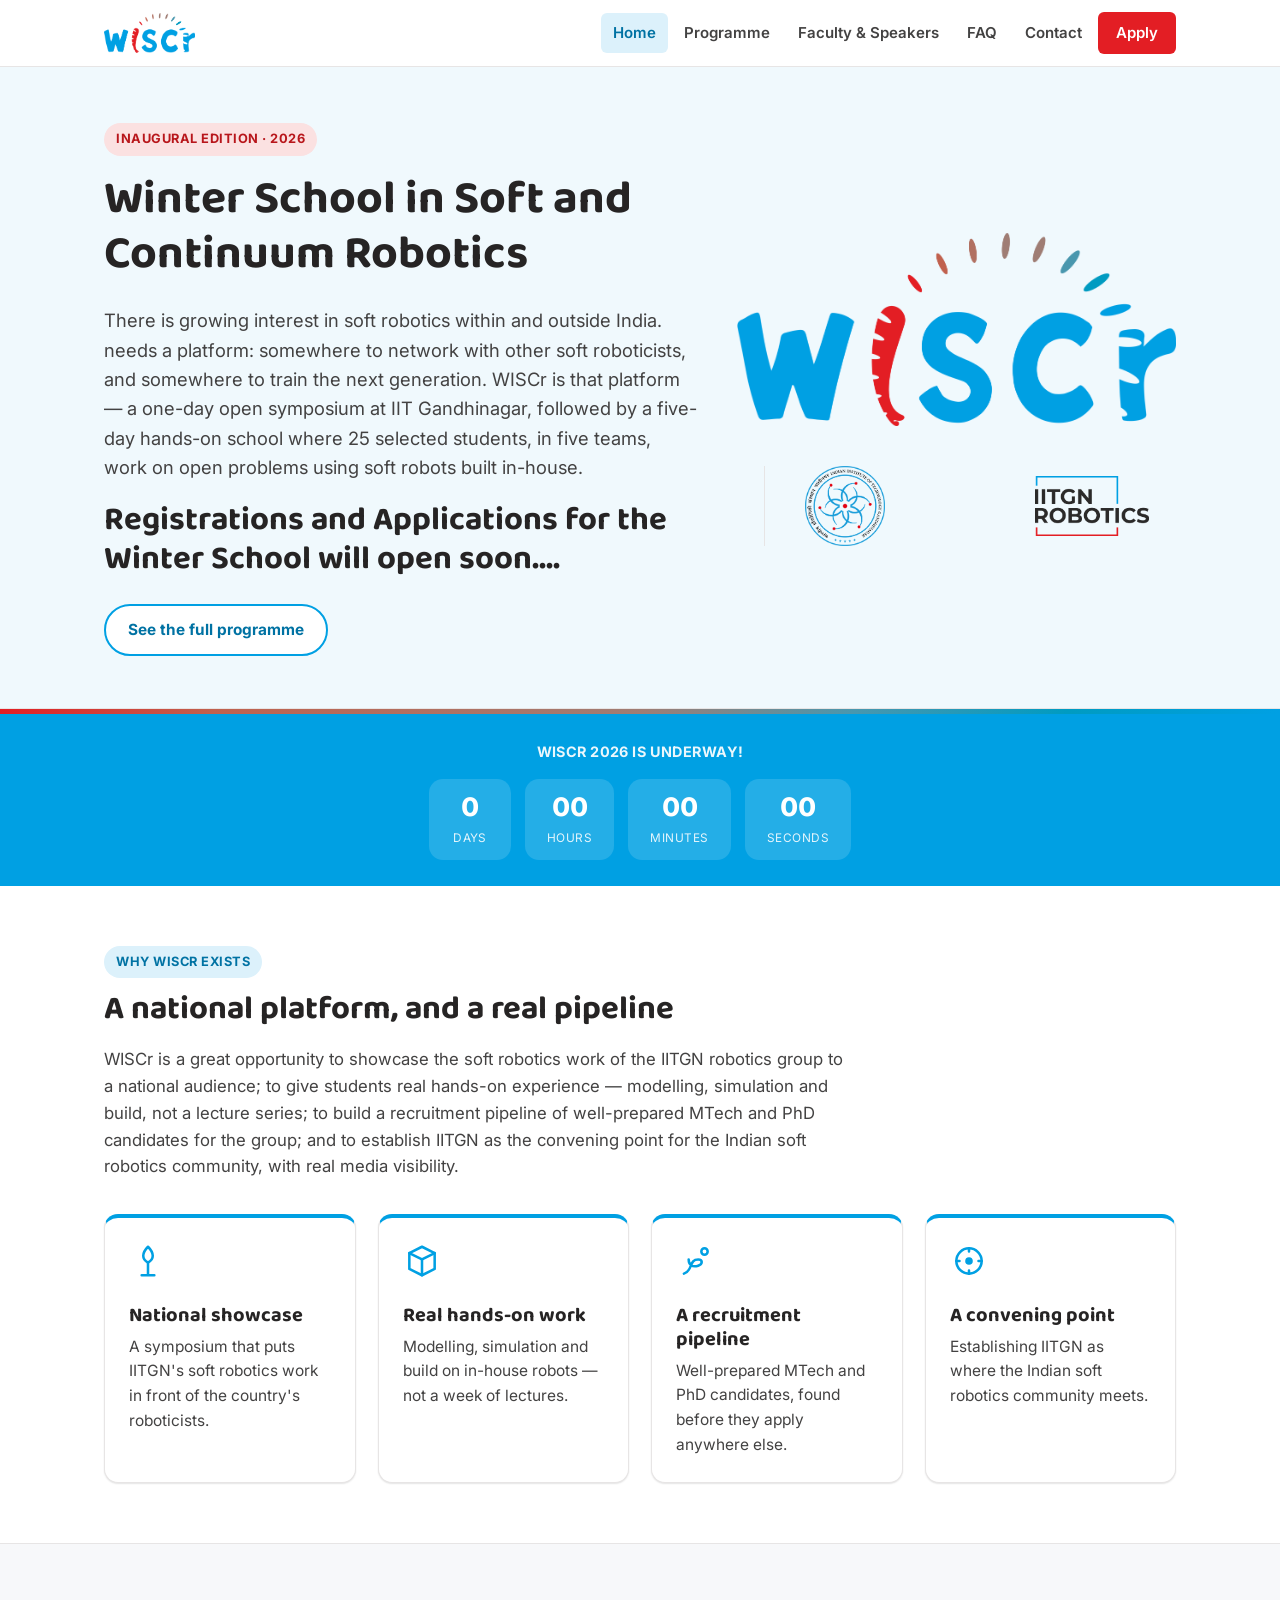
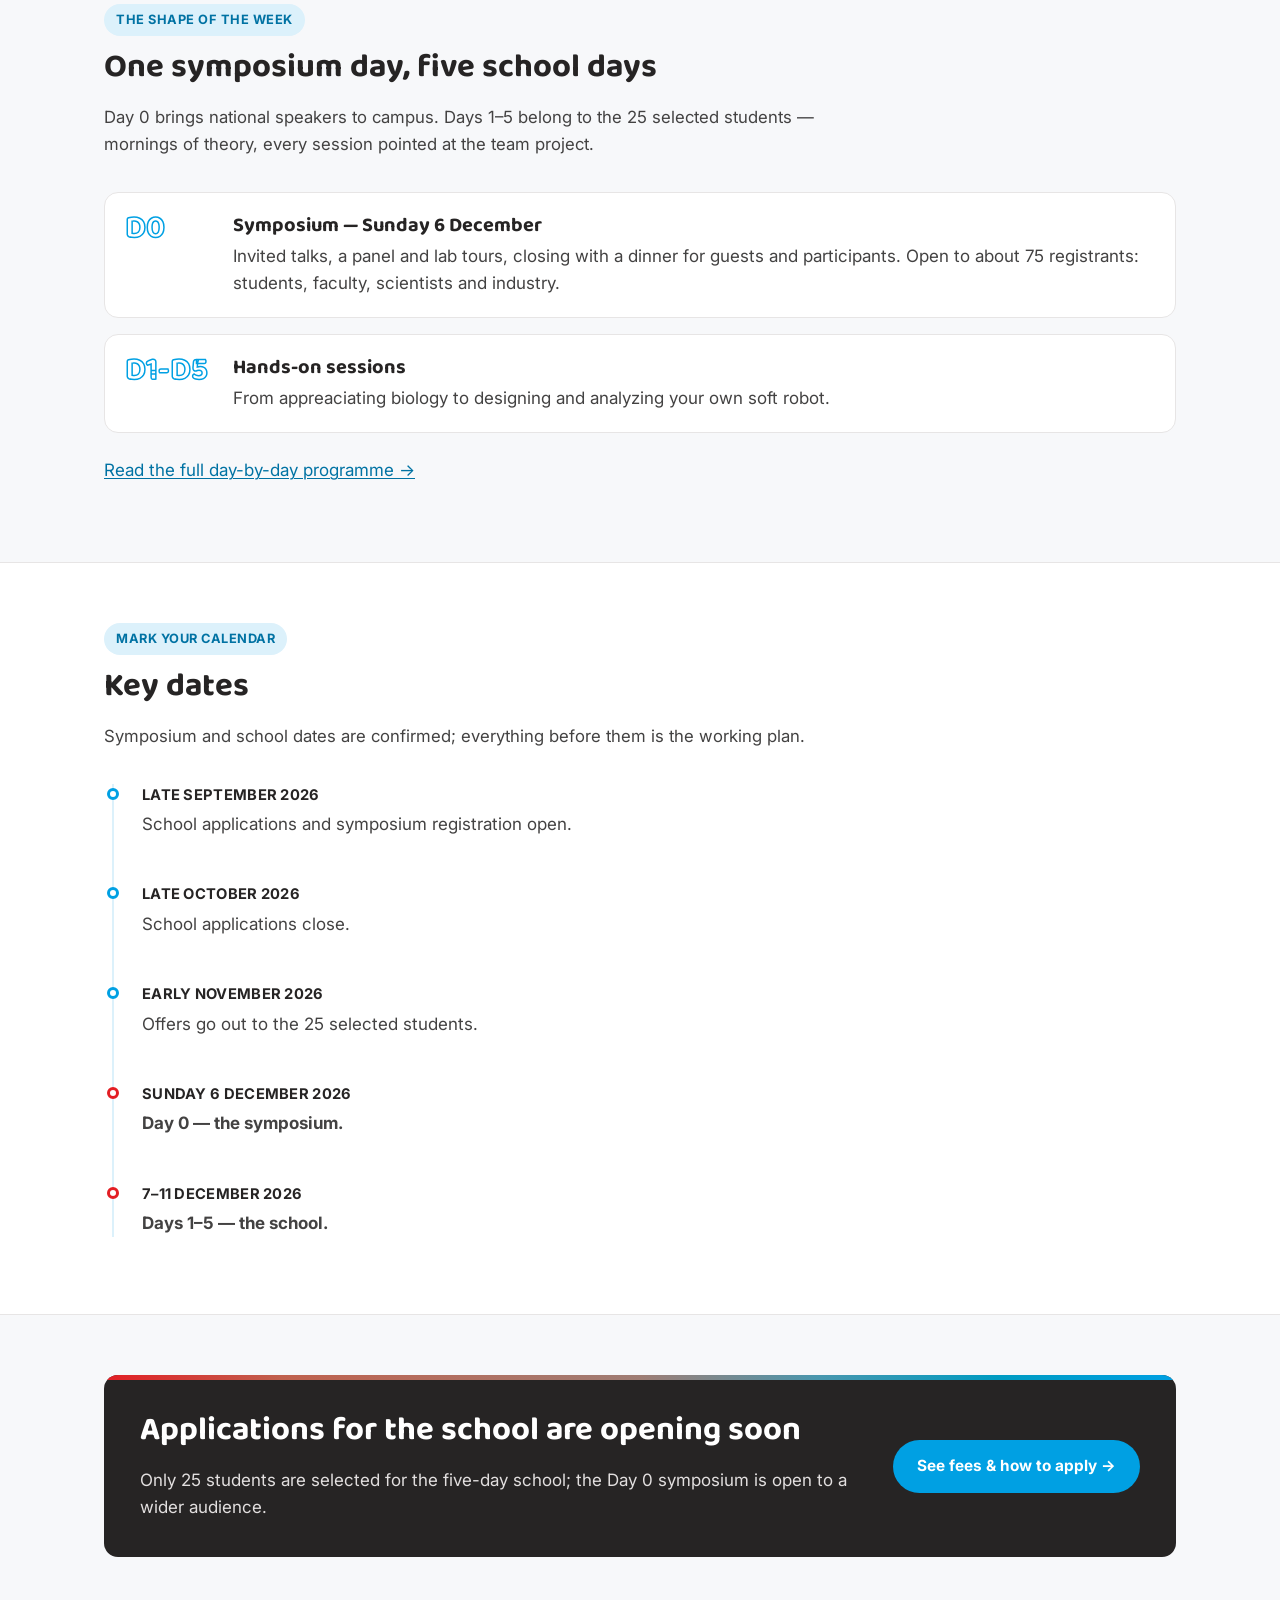
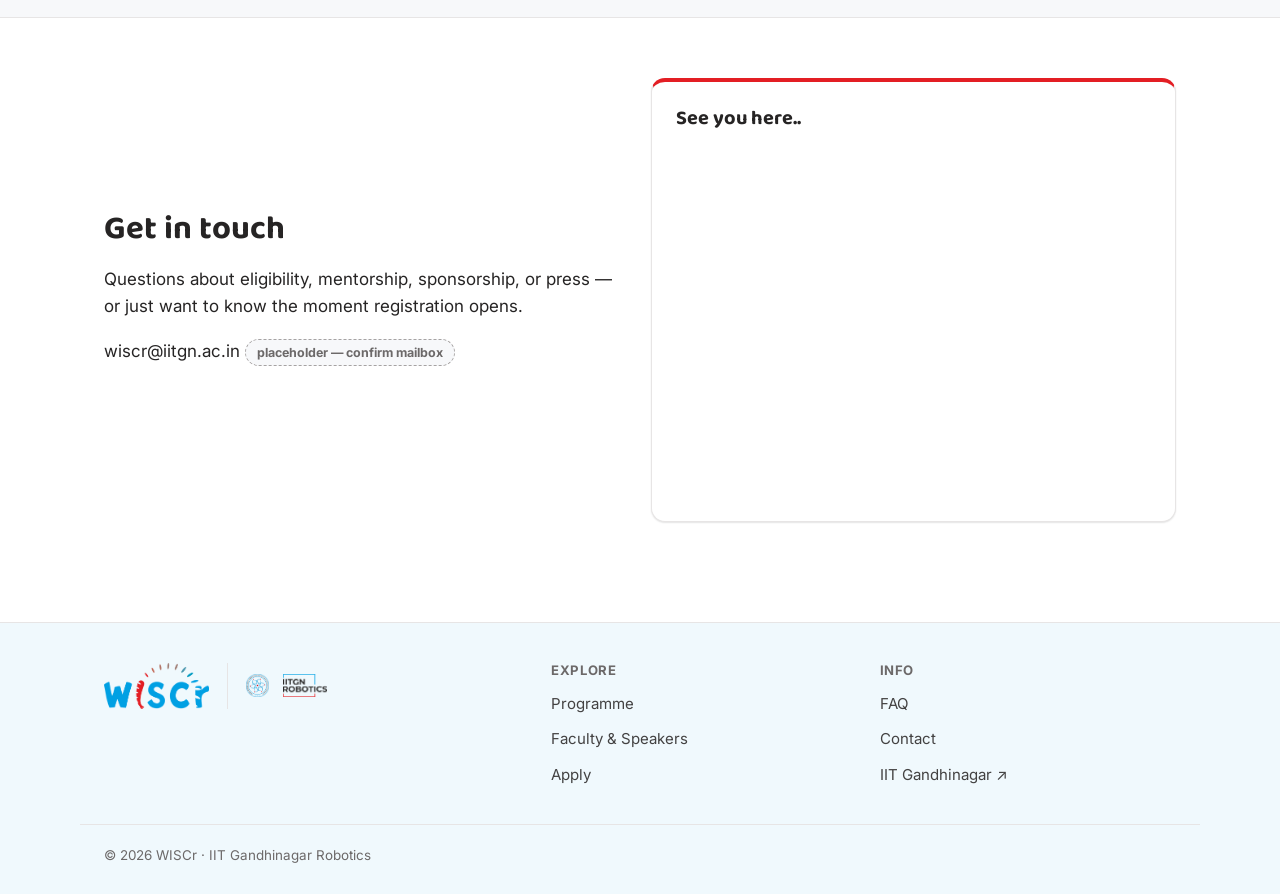
==== index.html @ 0b5d3887 "First WISCr site" ====
<!DOCTYPE html>
<html lang="en">
<head>
  <meta charset="UTF-8">
  <meta name="viewport" content="width=device-width, initial-scale=1.0">
  <title>WISCr — IITGN Robotics</title>
  <meta name="description" content="WISCr 2026 is IIT Gandhinagar's inaugural Winter School in Soft & Continuum Robotics — a one-day national symposium (6 Dec) followed by a five-day hands-on school (7–11 Dec) for select students.">
  <meta name="robots" content="noindex, nofollow">
  <link rel="icon" href="assets/favicon.svg" type="image/svg+xml">
  <link rel="preconnect" href="https://fonts.googleapis.com">
  <link rel="preconnect" href="https://fonts.gstatic.com" crossorigin>
  <link href="https://fonts.googleapis.com/css2?family=Baloo+2:wght@500;600;700;800&family=Inter:wght@400;500;600;700&display=swap" rel="stylesheet">
  <link rel="stylesheet" href="css/style.css">
</head>
<body>
  <a class="skip-link" href="#main">Skip to content</a>

  <header class="site-header">
    <!--<div class="draft-banner"><strong>Draft site — internal preview.</strong> Faculty, speakers and a few logistics below are still being finalised. Not yet public.</div>-->
    <nav class="nav-bar" aria-label="Primary">
      <a class="brand" href="index.html">
        <img class="brand-mark" src="assets/logos/wiscr-logo-color.png" alt="WISCr — Winter School in Soft & Continuum Robotics" width="91" height="40">
       <!--<span class="brand-text">
          <span class="sub">Winter School in Soft &amp; Continuum Robotics</span>
        </span>
        <img class="brand-mark" src="assets\logos\iitgn-robotics-logo.png" alt="IITGN Robotics" width="91" height=auto>
        <img class="brand-mark1" src="assets\logos\iitgn-logo.png" alt="IITGN" width="91" height=auto>-->
      </a>
      <button class="nav-toggle" aria-label="Toggle navigation" aria-expanded="false">
        <svg viewBox="0 0 24 24" fill="none" stroke="currentColor" stroke-width="2"><path d="M3 6h18M3 12h18M3 18h18"/></svg>
      </button>
      <ul class="nav-links">
        <li><a href="index.html">Home</a></li>
        <li><a href="programme.html">Programme</a></li>
        <li><a href="faculty.html">Faculty &amp; Speakers</a></li>
        <li><a href="faq.html">FAQ</a></li>
        <li><a href="index.html#contact">Contact</a></li>
        <li><a class="nav-cta" href="apply.html">Apply</a></li>
      </ul>
    </nav>
  </header>

  <main id="main">
    <!-- Hero -->
    <section class="hero">
      <div class="container hero-grid">
        <div>
          <span class="eyebrow eyebrow--red">Inaugural edition · 2026</span>
          <h1>Winter School in Soft and Continuum Robotics</h1>
          <p class="lede">
            There is growing interest in soft robotics within and outside India.  needs a platform: somewhere to
            network with other soft roboticists, and somewhere to train the
            next generation. WISCr is that platform — a one-day open
            symposium at IIT Gandhinagar, followed by a five-day hands-on
            school where 25 selected students, in five teams, work on open
            problems using soft robots built in-house.
          </p>
          <h2>Registrations and Applications for the Winter School will open soon....</h2>
          <div class="hero-actions">
            <!--<a class="btn btn-primary" href="apply.html">Apply for the school</a>-->
            <a class="btn btn-secondary" href="programme.html">See the full programme</a>
          </div>
        </div>
        <div class="brand-cluster">
          <img class="wiscr-mark" src="assets/logos/wiscr-logo-color.png" alt="WISCr — Winter School in Soft & Continuum Robotics" width="456" height="200">
          <span class="brand-cluster-divider" aria-hidden="true"></span>
          <div class="partner-marks">
            <img class="partner-mark" src="assets/logos/iitgn-logo.png" alt="IIT Gandhinagar" width="50" height="50">
            <img class="partner-mark2" src="assets/logos/iitgn-robotics-logo.png" alt="IITGN Robotics" width="95" height="50">
          </div>
        </div>
      </div>
    </section>
    <div class="sunburst-rule"></div>

    <!-- Countdown -->
    <section class="countdown-banner">
      <div class="container">
        <p class="countdown-label">Countdown to WISCr 2026 — Day 0 Symposium, 6 December</p>
        <div class="countdown" id="countdown" data-target="2026-12-06T00:00:00+05:30">
          <div class="countdown-tile"><span class="countdown-value" data-unit="days">00</span><span class="countdown-unit">Days</span></div>
          <div class="countdown-tile"><span class="countdown-value" data-unit="hours">00</span><span class="countdown-unit">Hours</span></div>
          <div class="countdown-tile"><span class="countdown-value" data-unit="minutes">00</span><span class="countdown-unit">Minutes</span></div>
          <div class="countdown-tile"><span class="countdown-value" data-unit="seconds">00</span><span class="countdown-unit">Seconds</span></div>
        </div>
      </div>
    </section>

    <!-- Why -->
    <section class="section">
      <div class="container">
        <div class="section-head">
          <span class="eyebrow">Why WISCr exists</span>
          <h2>A national platform, and a real pipeline</h2>
          <p>
            WISCr is a great opportunity to showcase the soft robotics work
            of the IITGN robotics group to a national audience; to give
            students real hands-on experience — modelling, simulation and
            build, not a lecture series; to build a recruitment pipeline of
            well-prepared MTech and PhD candidates for the group; and to
            establish IITGN as the convening point for the Indian soft
            robotics community, with real media visibility.
          </p>
        </div>
        <div class="grid grid-4">
          <div class="card card--pillar">
            <svg class="icon" viewBox="0 0 24 24" fill="none" stroke="currentColor" stroke-width="1.6" stroke-linecap="round" stroke-linejoin="round">
              <path d="M12 3c-4 4-4 8 0 10 4-2 4-6 0-10z"/>
              <path d="M12 13v8M8 21h8"/>
            </svg>
            <h3>National showcase</h3>
            <p>A symposium that puts IITGN's soft robotics work in front of the country's roboticists.</p>
          </div>
          <div class="card card--pillar">
            <svg class="icon" viewBox="0 0 24 24" fill="none" stroke="currentColor" stroke-width="1.6" stroke-linecap="round" stroke-linejoin="round">
              <path d="M4 7l8-4 8 4-8 4-8-4z"/>
              <path d="M4 7v10l8 4 8-4V7"/>
              <path d="M12 11v10"/>
            </svg>
            <h3>Real hands-on work</h3>
            <p>Modelling, simulation and build on in-house robots — not a week of lectures.</p>
          </div>
          <div class="card card--pillar">
            <svg class="icon" viewBox="0 0 24 24" fill="none" stroke="currentColor" stroke-width="1.6" stroke-linecap="round" stroke-linejoin="round">
              <path d="M5 20c6-2 3-9 9-9 3 0 3 3 0 4-4 1.3-6-1-6-4"/>
              <circle cx="18" cy="6" r="2"/>
            </svg>
            <h3>A recruitment pipeline</h3>
            <p>Well-prepared MTech and PhD candidates, found before they apply anywhere else.</p>
          </div>
          <div class="card card--pillar">
            <svg class="icon" viewBox="0 0 24 24" fill="none" stroke="currentColor" stroke-width="1.6" stroke-linecap="round" stroke-linejoin="round">
              <circle cx="12" cy="12" r="8"/>
              <circle cx="12" cy="12" r="2.4" fill="currentColor" stroke="none"/>
              <path d="M12 4v2M12 18v2M4 12h2M18 12h2"/>
            </svg>
            <h3>A convening point</h3>
            <p>Establishing IITGN as where the Indian soft robotics community meets.</p>
          </div>
        </div>
      </div>
    </section>

    <!-- Programme shape -->
    <section class="section section--alt">
      <div class="container">
        <div class="section-head">
          <span class="eyebrow">The shape of the week</span>
          <h2>One symposium day, five school days</h2>
          <p>Day 0 brings national speakers to campus. Days 1–5 belong to the 25 selected students — mornings of theory, every session pointed at the team project.</p>
        </div>
        <div class="day-list">
          <div class="day-item">
            <div class="day-num">D0</div>
            <div>
              <h3>Symposium — Sunday 6 December</h3>
              <p>Invited talks, a panel and lab tours, closing with a dinner for guests and participants. Open to about 75 registrants: students, faculty, scientists and industry.</p>
            </div>
          </div>
          <div class="day-item">
            <div class="day-num">D1-D5</div>
            <div>
              <h3>Hands-on sessions</h3>
              <p>From appreaciating biology to designing and analyzing your own soft robot.</p>
            </div>
          </div>
          <!--<div class="day-item">
            <div class="day-num">Mon</div>
            <div>
              <h3>Why soft robots</h3>
              <p>Bio-inspiration and embodiment; tinkering with in-house robots; ROS and SOFA setup.</p>
            </div>
          </div>
          <div class="day-item">
            <div class="day-num">Tue</div>
            <div>
              <h3>Geometry for soft robots</h3>
              <p>Arcs, curves, frames; a survey of current solutions; project design and BoM.</p>
            </div>
          </div>
          <div class="day-item">
            <div class="day-num">Wed</div>
            <div>
              <h3>Sensing and estimation</h3>
              <p>Methods planning; applying geometry and kinematics to the team project.</p>
            </div>
          </div>
          <div class="day-item">
            <div class="day-num">Thu</div>
            <div>
              <h3>Mechanics overview</h3>
              <p>PCC kinematics and statics, worked problems; applying control in SOFA.</p>
            </div>
          </div>
          <div class="day-item">
            <div class="day-num">Fri</div>
            <div>
              <h3>Kinematic control</h3>
              <p>Project work; project demonstration and review.</p>
            </div>
          </div>-->
        </div>
        <p style="margin-top:24px;"><a href="programme.html">Read the full day-by-day programme →</a></p>
      </div>
    </section>

    <!-- Key dates -->
    <section class="section">
      <div class="container">
        <div class="section-head">
          <span class="eyebrow">Mark your calendar</span>
          <h2>Key dates</h2>
          <p>Symposium and school dates are confirmed; everything before them is the working plan.</p>
        </div>
        <div class="timeline">
          <div class="timeline-item">
            <div class="when">Late September 2026</div>
            <p>School applications and symposium registration open.</p>
          </div>
          <div class="timeline-item">
            <div class="when">Late October 2026</div>
            <p>School applications close.</p>
          </div>
          <div class="timeline-item">
            <div class="when">Early November 2026</div>
            <p>Offers go out to the 25 selected students.</p>
          </div>
          <div class="timeline-item is-key">
            <div class="when">Sunday 6 December 2026</div>
            <p><strong>Day 0 — the symposium.</strong></p>
          </div>
          <div class="timeline-item is-key">
            <div class="when">7–11 December 2026</div>
            <p><strong>Days 1–5 — the school.</strong></p>
          </div>
        </div>
        <!--<p style="margin-top:24px;"><a href="apply.html">See the full timeline &amp; how to apply →</a></p>-->
      </div>
    </section>

    <!-- Team projects teaser -->
    <!--<section class="section section--alt">
      <div class="container">
        <div class="section-head">
          <span class="eyebrow">The capstone</span>
          <h2>Five teams, open problems, real robots</h2>
          <p>Each team works an open problem on a soft robot already built in-house at IITGN — design thinking, technical writing and communication run through the whole week, closing with a reflection session every day.</p>
        </div>
        <div class="grid grid-3">
          <div class="sprint-card">
            <span class="sprint-number">Tuesday</span>
            <h3>Design and BoM</h3>
            <p>Teams survey current solutions and turn their open problem into a project design with a bill of materials.</p>
          </div>
          <div class="sprint-card">
            <span class="sprint-number">Wed – Thu</span>
            <h3>Geometry, sensing, control</h3>
            <p>Apply the week's theory — kinematics, sensing and estimation, PCC statics, control in SOFA — directly to the project.</p>
          </div>
          <div class="sprint-card">
            <span class="sprint-number">Friday</span>
            <h3>Demonstration and review</h3>
            <p>Project work closes with a demonstration and review in front of the school.</p>
          </div>
        </div>
        <p style="margin-top:24px;"><a href="sprints.html">More on how team projects work →</a></p>
      </div>
    </section>-->

    <!-- Outreach -->
    <!--<section class="section">
      <div class="container grid grid-2" style="align-items:center;">
        <div>
          <span class="eyebrow">Broader impact</span>
          <h2>Media visibility, not just a workshop</h2>
          <p>
            WISCr is built to put IITGN on the map as the convening point for
            soft robotics in India — a national symposium with real speakers,
            a lab open house, and coverage that carries past closing day.
          </p>
          <p>
            Every participant leaves on a standing pipeline list, feeding
            well-prepared candidates into the group's MTech and PhD
            programmes.
          </p>
        </div>
        <div class="card" style="border-top:4px solid var(--red-600);">
          <h3>What Day 0 brings</h3>
          <ul style="margin:0; padding-left:1.1em; color:var(--ink-700);">
            <li>Invited talks from national soft robotics voices</li>
            <li>A panel discussion, open to all registrants</li>
            <li>Lab tours of IITGN's soft robotics work</li>
            <li>A closing dinner for guests and participants</li>
          </ul>
        </div>
      </div>
    </section>-->

    <!-- CTA -->
    <section class="section section--alt">
      <div class="container">
        <div class="callout">
          <div>
            <h2>Applications for the school are opening soon</h2>
            <p>Only 25 students are selected for the five-day school; the Day 0 symposium is open to a wider audience.</p>
          </div>
          <a class="btn btn-blue" href="apply.html">See fees &amp; how to apply →</a>
        </div>
      </div>
    </section>

    <!-- Contact -->
    <section class="section" id="contact">
      <div class="container grid grid-2" style="align-items:center;">
        <div>
          <!--<span class="eyebrow">Contact</span>-->
          <h2>Get in touch</h2>
          <p>
            Questions about eligibility, mentorship, sponsorship, or press — or just want to know the moment registration opens.
          </p>

          <p>wiscr@iitgn.ac.in <span class="tag tag--tbd">placeholder — confirm mailbox</span></p>
        </div>
        <div class="card" style="border-top:4px solid var(--red-600);">
          <h3>See you here..</h3>
          <iframe src="https://www.google.com/maps/embed?pb=!1m18!1m12!1m3!1d29335.36252919105!2d72.68597759999999!3d23.2095744!2m3!1f0!2f0!3f0!3m2!1i1024!2i768!4f13.1!3m3!1m2!1s0x395c2adec1f16d8d%3A0xdc447b8706689bc3!2sIndian%20Institute%20Of%20Technology%20Gandhinagar%20(IIT%20Gandhinagar)!5e0!3m2!1sen!2sin!4v1790585251207!5m2!1sen!2sin" width="400" height="350"" style="border:0;" allowfullscreen="" loading="lazy" referrerpolicy="strict-origin-when-cross-origin"></iframe>
        </div>
      </div>
    </section>

  </main>

  <footer class="site-footer">
    <div class="container footer-grid">
      <div>
        <div class="brand-cluster brand-cluster--footer">
          <img class="wiscr-mark" src="assets/logos/wiscr-logo-color.png" alt="WISCr" width="105" height="46">
          <span class="brand-cluster-divider" aria-hidden="true"></span>
          <div class="partner-marks">
            <img class="partner-mark" src="assets/logos/iitgn-logo.png" alt="IIT Gandhinagar" width="23" height="23">
            <img class="partner-mark" src="assets/logos/iitgn-robotics-logo.png" alt="IITGN Robotics" width="44" height="23">
          </div>
        </div>
<!--<p style="color:var(--ink-700); font-size:0.94rem; max-width:38ch;">
          Winter School in Soft &amp; Continuum Robotics — an inaugural
          national symposium and hands-on winter school hosted by the
          Robotics group at IIT Gandhinagar.
        </p>-->
      </div>
      <div>
        <h4>Explore</h4>
        <ul>
          <li><a href="programme.html">Programme</a></li>
          <li><a href="faculty.html">Faculty &amp; Speakers</a></li>
          <li><a href="apply.html">Apply</a></li>
        </ul>
      </div>
      <div>
        <h4>Info</h4>
        <ul>
          <li><a href="faq.html">FAQ</a></li>
          <li><a href="index.html#contact">Contact</a></li>
          <li><a href="https://iitgn.ac.in" target="_blank" rel="noopener">IIT Gandhinagar ↗</a></li>
        </ul>
      </div>
    </div>
    <div class="footer-bottom">
      <span>© <span id="year">2026</span> WISCr · IIT Gandhinagar Robotics</span>
    </div>
  </footer>

  <script src="js/main.js"></script>
</body>
</html>
---- css/style.css ----
/* ============================================================
   WISCr — Winter School in Soft & Continuum Robotics
   Shared stylesheet. Brand palette + Chelsy display font.
   ============================================================ */

@font-face {
  font-family: "Chelsy";
  src: url("../assets/fonts/Chelsy.otf") format("opentype"),
       url("../assets/fonts/Chelsy.ttf") format("truetype");
  font-weight: normal;
  font-style: normal;
  font-display: swap;
}

:root {
  /* Brand colours — sampled from the official logo files */
  --blue-700: #0072a3;   /* hover / pressed */
  --blue-600: #00a0e3;   /* primary brand blue */
  --blue-100: #dcf1fb;   /* light tint, section backgrounds */
  --blue-50:  #f0f9fd;

  --red-700: #b8161b;    /* hover / pressed */
  --red-600: #e31e24;    /* primary brand red */
  --red-100: #fbe1e1;
  --red-50:  #fdf1f1;

  /* Sunburst gradient sampled from the logo's rays: red -> warm neutrals -> teal -> blue */
  --sunburst: linear-gradient(90deg, #e31e24, #c0614e, #b17061, #9f7d74, #4997ae, #009bc1, #00a0e3);

  --ink-900: #262424;
  --ink-700: #434242;    /* brand "dark" swatch (C0 M0 Y0 K100 as printed) */
  --ink-500: #6c6969;
  --ink-300: #a6a3a3;
  --ink-100: #e2dfdf;

  --paper:      #ffffff;
  --paper-alt:  #f7f8fa;
  --paper-line: #e7e5e5;

  --radius-sm: 6px;
  --radius-md: 14px;

  --content-width: 1120px;
  --content-narrow: 760px;

  --shadow-sm: 0 1px 2px rgba(38, 36, 36, 0.07), 0 1px 1px rgba(38, 36, 36, 0.05);
  --shadow-md: 0 8px 24px rgba(38, 36, 36, 0.10);
}

/* ---------- Reset ---------- */
*, *::before, *::after { box-sizing: border-box; }
html { scroll-behavior: smooth; }
body {
  margin: 0;
  background: var(--paper);
  color: var(--ink-900);
  font-family: "Inter", -apple-system, BlinkMacSystemFont, "Segoe UI", Roboto, Helvetica, Arial, sans-serif;
  font-size: 17px;
  line-height: 1.6;
  -webkit-font-smoothing: antialiased;
}
img { max-width: 100%; display: block; }
a { color: var(--blue-700); text-decoration-thickness: 1px; text-underline-offset: 2px; }
a:hover { color: var(--red-600); }
h1, h2, h3, h4 {
  font-family: "Baloo 2", "Inter", sans-serif;
  font-weight: 700;
  line-height: 1.2;
  color: var(--ink-900);
  margin: 0 0 0.5em;
}
h1 { font-size: clamp(2.1rem, 4.2vw, 2.9rem); }
h2 { font-size: clamp(1.5rem, 3vw, 2.05rem); }
h3 { font-size: 1.25rem; }
p { margin: 0 0 1em; }
ul, ol { margin: 0 0 1em; padding-left: 1.25em; }
table { border-collapse: collapse; width: 100%; }
code, kbd { font-family: "IBM Plex Mono", ui-monospace, monospace; font-size: 0.92em; }

/* Display font — used sparingly for the wordmark feel: hero eyebrow tags, big stat numbers */
.display {
  font-family: "Chelsy", "Baloo 2", sans-serif;
  font-weight: normal;
  letter-spacing: 0.01em;
}

.container {
  max-width: var(--content-width);
  margin: 0 auto;
  padding: 0 24px;
}
.container--narrow {
  max-width: var(--content-narrow);
  margin: 0 auto;
  padding: 0 24px;
}

.visually-hidden {
  position: absolute; width: 1px; height: 1px; overflow: hidden;
  clip: rect(0 0 0 0); white-space: nowrap;
}

/* ---------- Skip link ---------- */
.skip-link {
  position: absolute; left: 8px; top: -48px;
  background: var(--ink-900); color: #fff;
  padding: 10px 16px; border-radius: var(--radius-sm);
  z-index: 200; transition: top 0.15s ease;
}
.skip-link:focus { top: 8px; }

/* ---------- Sunburst rule ---------- */
.sunburst-rule {
  height: 5px;
  background: var(--sunburst);
}

/* ---------- Draft banner ---------- */
.draft-banner {
  background: var(--red-50);
  color: var(--red-700);
  border-bottom: 1px solid var(--red-100);
  font-size: 0.88rem;
  text-align: center;
  padding: 8px 24px;
}
.draft-banner strong { color: var(--ink-900); }

/* ---------- Header / Nav ---------- */
.site-header {
  border-bottom: 1px solid var(--paper-line);
  background: var(--paper);
  position: sticky;
  top: 0;
  z-index: 100;
}
.nav-bar {
  display: flex;
  align-items: center;
  justify-content: space-between;
  padding: 12px 24px;
  max-width: var(--content-width);
  margin: 0 auto;
  gap: 16px;
}
.brand {
  display: flex;
  align-items: center;
  gap: 100px;
  text-decoration: none;
  color: var(--ink-900);
}
.brand:hover { color: var(--ink-900); }
.brand-mark {
  height: 40px;
  width: auto;
  flex: none;
}
.brand-mark1 {
  height: 50px;
  width: auto;
  flex: none;
}
.brand-text {
  display: flex;
  flex-direction: column;
  line-height: 1.1;
}
.brand-text .sub {
  font-size: 0.72rem;
  letter-spacing: 0.01em;
  color: var(--ink-500);
  max-width: 22ch;
}

.nav-toggle {
  display: none;
  background: none;
  border: 1px solid var(--paper-line);
  border-radius: var(--radius-sm);
  padding: 8px 10px;
  cursor: pointer;
  color: var(--ink-900);
}
.nav-toggle svg { display: block; width: 20px; height: 20px; }

.nav-links {
  display: flex;
  align-items: center;
  gap: 4px;
  list-style: none;
  margin: 0;
  padding: 0;
  flex-wrap: wrap;
}
.nav-links a {
  display: inline-block;
  padding: 8px 12px;
  border-radius: var(--radius-sm);
  color: var(--ink-700);
  text-decoration: none;
  font-size: 0.94rem;
  font-weight: 600;
}
.nav-links a:hover { background: var(--blue-50); color: var(--blue-700); }
.nav-links a[aria-current="page"] {
  color: var(--blue-700);
  background: var(--blue-100);
}
.nav-cta {
  background: var(--red-600) !important;
  color: #fff !important;
  padding: 9px 18px !important;
}
.nav-cta:hover { background: var(--red-700) !important; color: #fff !important; }

@media (max-width: 900px) {
  .nav-toggle { display: inline-flex; align-items: center; justify-content: center; }
  .nav-links {
    display: none;
    position: absolute;
    top: 100%; left: 0; right: 0;
    background: var(--paper);
    border-bottom: 1px solid var(--paper-line);
    flex-direction: column;
    align-items: stretch;
    padding: 8px 16px 16px;
    box-shadow: var(--shadow-md);
  }
  .nav-links.is-open { display: flex; }
  .nav-links a { padding: 12px 8px; }
  .nav-cta { margin-top: 6px; text-align: center; }
}

/* ---------- Hero ---------- */
.hero {
  background: var(--blue-50);
  border-bottom: 1px solid var(--paper-line);
  padding: 56px 0 52px;
  position: relative;
  overflow: hidden;
}
.hero-grid {
  display: grid;
  grid-template-columns: 1.15fr 0.85fr;
  gap: 40px;
  align-items: center;
}
@media (max-width: 900px) {
  .hero-grid { grid-template-columns: 1fr; }
}
.eyebrow {
  display: inline-flex;
  align-items: center;
  gap: 8px;
  font-size: 0.8rem;
  font-weight: 700;
  letter-spacing: 0.04em;
  text-transform: uppercase;
  color: var(--blue-700);
  background: var(--blue-100);
  padding: 6px 12px;
  border-radius: 999px;
  margin-bottom: 16px;
}
.eyebrow.eyebrow--red { color: var(--red-700); background: var(--red-100); }
.hero p.lede {
  font-size: 1.15rem;
  color: var(--ink-700);
  max-width: 58ch;
}
.hero-actions {
  display: flex;
  gap: 12px;
  flex-wrap: wrap;
  margin-top: 24px;
}

.hero-logo {
  width: 100%;
  max-width: 380px;
  height: auto;
  margin: 0 auto;
  display: block;
}

/* ---------- Brand cluster: WISCr + partner institution logos ----------
   WISCr's mark is rendered at 2x the height of the partner marks. */
.brand-cluster {
  display: flex;
  align-items: center;
  justify-content: center;
  gap: 40px;
  flex-wrap: wrap;
}
.brand-cluster .wiscr-mark {
  height: auto;
  width: auto;
}
.brand-cluster-divider {
  width: 1px;
  align-self: stretch;
  min-height: 60px;
  background: var(--paper-line);
}
.partner-marks {
  display: flex;
  align-items: center;
  gap: 150px;
  flex-wrap: wrap;
}
.partner-marks .partner-mark {
  height: 80px;
  width: auto;
}

.partner-marks .partner-mark2 {
  height: 60px;
  width: auto;
}

/* Footer variant: half the scale, laid out horizontally */
.brand-cluster--footer {
  justify-content: flex-start;
  gap: 18px;
  margin-bottom: 12px;
}
.brand-cluster--footer .wiscr-mark { height: 46px; }
.brand-cluster--footer .brand-cluster-divider { min-height: 30px; }
.brand-cluster--footer .partner-marks { gap: 14px; }
.brand-cluster--footer .partner-marks .partner-mark { height: 23px; }

@media (max-width: 560px) {
  .brand-cluster { justify-content: flex-start; }
}

/* ---------- Countdown ---------- */
.countdown-banner {
  background: var(--blue-600);
  color: #fff;
  padding: 26px 0;
  text-align: center;
}
.countdown-label {
  font-weight: 700;
  font-size: 0.9rem;
  letter-spacing: 0.03em;
  text-transform: uppercase;
  opacity: 0.92;
  margin: 0 0 16px;
}
.countdown {
  display: flex;
  justify-content: center;
  gap: 14px;
  flex-wrap: wrap;
}
.countdown-tile {
  background: rgba(255, 255, 255, 0.14);
  border-radius: var(--radius-md);
  padding: 12px 22px;
  min-width: 82px;
}
.countdown-value {
  display: block;
  font-family: "Baloo 2", sans-serif;
  font-size: 1.9rem;
  font-weight: 700;
  line-height: 1.1;
}
.countdown-unit {
  display: block;
  font-size: 0.74rem;
  margin-top: 4px;
  opacity: 0.88;
  text-transform: uppercase;
  letter-spacing: 0.04em;
}

/* ---------- Buttons ---------- */
.btn {
  display: inline-flex;
  align-items: center;
  gap: 8px;
  padding: 12px 22px;
  border-radius: 999px;
  font-weight: 700;
  font-size: 0.96rem;
  text-decoration: none;
  border: 2px solid transparent;
  cursor: pointer;
}
.btn-primary { background: var(--red-600); color: #fff; }
.btn-primary:hover { background: var(--red-700); color: #fff; }
.btn-secondary { background: var(--paper); color: var(--blue-700); border-color: var(--blue-600); }
.btn-secondary:hover { background: var(--blue-50); color: var(--blue-700); }
.btn-blue { background: var(--blue-600); color: #fff; }
.btn-blue:hover { background: var(--blue-700); color: #fff; }

/* ---------- Fact strip ---------- */
.fact-strip {
  display: grid;
  grid-template-columns: repeat(4, 1fr);
  gap: 1px;
  background: var(--paper-line);
  border: 1px solid var(--paper-line);
  border-radius: var(--radius-md);
  overflow: hidden;
}
.fact {
  background: var(--paper);
  padding: 18px 16px;
  text-align: center;
}
.fact .value {
  font-family: "Baloo 2", sans-serif;
  font-size: 1.5rem;
  font-weight: 700;
  color: var(--blue-700);
  display: block;
}
.fact .label {
  font-size: 0.8rem;
  color: var(--ink-500);
  margin-top: 2px;
}
@media (max-width: 720px) {
  .fact-strip { grid-template-columns: repeat(2, 1fr); }
}

/* ---------- Sections ---------- */
.section { padding: 60px 0; }
.section--alt { background: var(--paper-alt); border-top: 1px solid var(--paper-line); border-bottom: 1px solid var(--paper-line); }
.section-head { max-width: 68ch; margin-bottom: 34px; }
.section-head .eyebrow { margin-bottom: 12px; }
.section-head p { color: var(--ink-700); font-size: 1.05rem; }

/* ---------- Cards / grids ---------- */
.grid {
  display: grid;
  gap: 22px;
}
.grid-2 { grid-template-columns: repeat(2, 1fr); }
.grid-3 { grid-template-columns: repeat(3, 1fr); }
.grid-4 { grid-template-columns: repeat(4, 1fr); }
@media (max-width: 900px) {
  .grid-3, .grid-4 { grid-template-columns: repeat(2, 1fr); }
}
@media (max-width: 620px) {
  .grid-2, .grid-3, .grid-4 { grid-template-columns: 1fr; }
}

.card {
  background: var(--paper);
  border: 1px solid var(--paper-line);
  border-radius: var(--radius-md);
  padding: 24px;
  box-shadow: var(--shadow-sm);
}
.card .icon {
  width: 38px; height: 38px;
  margin-bottom: 14px;
  color: var(--blue-600);
}
.card h3 { margin-bottom: 8px; }
.card p { color: var(--ink-700); margin-bottom: 0; font-size: 0.97rem; }

.card--pillar {
  border-top: 4px solid var(--blue-600);
}

/* Day / project cards */
.sprint-card {
  background: var(--paper);
  border: 1px solid var(--paper-line);
  border-radius: var(--radius-md);
  padding: 24px;
  box-shadow: var(--shadow-sm);
  display: flex;
  flex-direction: column;
  gap: 10px;
}
.sprint-number {
  font-family: "Baloo 2", sans-serif;
  font-size: 0.85rem;
  font-weight: 700;
  color: var(--red-600);
  letter-spacing: 0.03em;
  text-transform: uppercase;
}
.sprint-metric {
  margin-top: auto;
  padding-top: 12px;
  border-top: 1px dashed var(--paper-line);
  font-size: 0.88rem;
  color: var(--blue-700);
}
.sprint-metric strong { color: var(--ink-900); }

/* ---------- Timeline ---------- */
.timeline {
  position: relative;
  margin-left: 8px;
  padding-left: 28px;
  border-left: 2px solid var(--blue-100);
}
.timeline-item {
  position: relative;
  padding-bottom: 28px;
}
.timeline-item:last-child { padding-bottom: 0; }
.timeline-item::before {
  content: "";
  position: absolute;
  left: -35px; top: 4px;
  width: 12px; height: 12px;
  border-radius: 50%;
  background: var(--paper);
  border: 3px solid var(--blue-600);
}
.timeline-item.is-key::before { border-color: var(--red-600); }
.timeline-item .when {
  font-weight: 700;
  color: var(--ink-900);
  font-size: 0.92rem;
  text-transform: uppercase;
  letter-spacing: 0.02em;
}
.timeline-item p { margin-top: 4px; color: var(--ink-700); }

/* Day-arc list */
.day-list { display: flex; flex-direction: column; gap: 16px; }
.day-item {
  display: grid;
  grid-template-columns: 88px 1fr;
  gap: 20px;
  padding: 20px;
  background: var(--paper);
  border: 1px solid var(--paper-line);
  border-radius: var(--radius-md);
}
.day-item .day-num {
  font-family: "Baloo 2", sans-serif;
  font-size: 2rem;
  font-weight: 700;
  line-height: 1;
  color: transparent;
  -webkit-text-stroke: 1.5px var(--blue-600);
}
.day-item h3 { margin-bottom: 6px; }
.day-item p { margin-bottom: 0; color: var(--ink-700); }
@media (max-width: 560px) {
  .day-item { grid-template-columns: 1fr; }
  .day-item .day-num { font-size: 1.3rem; -webkit-text-stroke: 1px var(--blue-600); }
}

/* ---------- Tables ---------- */
.table-wrap { overflow-x: auto; border: 1px solid var(--paper-line); border-radius: var(--radius-md); }
.data-table {
  width: 100%;
  min-width: 560px;
  border-collapse: collapse;
  font-size: 0.94rem;
}
.data-table th, .data-table td {
  text-align: left;
  padding: 12px 16px;
  border-bottom: 1px solid var(--paper-line);
  vertical-align: top;
}
.data-table thead th {
  background: var(--blue-600);
  color: #fff;
  font-family: "Baloo 2", sans-serif;
  font-weight: 700;
}
.data-table tbody tr:last-child td { border-bottom: none; }
.data-table tbody tr:nth-child(even) { background: var(--paper-alt); }
.data-table tfoot td {
  font-weight: 700;
  background: var(--blue-50);
  color: var(--ink-900);
}

/* ---------- Badges / tags ---------- */
.tag {
  display: inline-block;
  font-size: 0.78rem;
  font-weight: 700;
  padding: 3px 11px;
  border-radius: 999px;
  background: var(--blue-100);
  color: var(--blue-700);
  margin: 0 6px 6px 0;
}
.tag--red { background: var(--red-100); color: var(--red-700); }
.tag--tbd { background: var(--paper-alt); color: var(--ink-500); border: 1px dashed var(--ink-300); }

/* ---------- Person / placeholder cards ---------- */
.person-card {
  background: var(--paper);
  border: 1px solid var(--paper-line);
  border-radius: var(--radius-md);
  padding: 20px;
  text-align: left;
  display: flex;
  gap: 16px;
  align-items: flex-start;
}
.avatar-placeholder {
  flex: none;
  width: 56px; height: 56px;
  border-radius: 50%;
  background: var(--blue-100);
  color: var(--blue-700);
  display: flex; align-items: center; justify-content: center;
  font-family: "Baloo 2", sans-serif;
  font-weight: 700;
}
.person-card h3 { margin-bottom: 2px; font-size: 1.05rem; }
.person-card .role { color: var(--ink-500); font-size: 0.86rem; margin-bottom: 6px; display: block; }
.person-card p { margin-bottom: 0; font-size: 0.92rem; color: var(--ink-700); }

/* ---------- Callout ---------- */
.callout {
  background: var(--ink-900);
  color: #fff;
  border-radius: var(--radius-md);
  padding: 36px;
  display: grid;
  grid-template-columns: 1fr auto;
  gap: 24px;
  align-items: center;
  position: relative;
  overflow: hidden;
}
.callout::before {
  content: "";
  position: absolute; left: 0; right: 0; top: 0;
  height: 5px;
  background: var(--sunburst);
}
.callout h2, .callout p { color: #fff; }
.callout p { color: var(--ink-100); margin-bottom: 0; }
@media (max-width: 700px) {
  .callout { grid-template-columns: 1fr; text-align: left; }
}

.note-box {
  background: var(--blue-50);
  border: 1px solid var(--blue-100);
  border-radius: var(--radius-md);
  padding: 18px 20px;
  font-size: 0.94rem;
  color: var(--ink-700);
}
.note-box strong { color: var(--blue-700); }
.note-box.note-box--red { background: var(--red-50); border-color: var(--red-100); }
.note-box.note-box--red strong { color: var(--red-700); }

/* ---------- FAQ (details/summary) ---------- */
.faq-item {
  border-bottom: 1px solid var(--paper-line);
  padding: 18px 0;
}
.faq-item summary {
  cursor: pointer;
  font-weight: 700;
  color: var(--ink-900);
  font-size: 1.02rem;
  list-style: none;
  display: flex;
  justify-content: space-between;
  align-items: center;
  gap: 12px;
}
.faq-item summary::-webkit-details-marker { display: none; }
.faq-item summary .plus {
  flex: none;
  width: 22px; height: 22px;
  border: 2px solid var(--blue-600);
  border-radius: 50%;
  display: flex; align-items: center; justify-content: center;
  color: var(--blue-600);
  font-size: 1rem;
  transition: transform 0.15s ease;
}
.faq-item[open] summary .plus { transform: rotate(45deg); background: var(--blue-600); color: #fff; }
.faq-item .faq-answer { margin-top: 10px; color: var(--ink-700); max-width: 70ch; }

/* ---------- Forms (contact) ---------- */
.form-field { margin-bottom: 18px; }
.form-field label {
  display: block;
  font-weight: 700;
  font-size: 0.9rem;
  margin-bottom: 6px;
  color: var(--ink-900);
}
.form-field input, .form-field textarea {
  width: 100%;
  padding: 11px 14px;
  border: 1px solid var(--ink-100);
  border-radius: var(--radius-sm);
  font-family: inherit;
  font-size: 0.96rem;
  background: var(--paper);
  color: var(--ink-900);
}
.form-field input:focus, .form-field textarea:focus {
  outline: 2px solid var(--blue-600);
  outline-offset: 1px;
}

/* ---------- Footer ---------- */
.site-footer {
  border-top: 1px solid var(--paper-line);
  background: var(--blue-50);
  padding: 40px 0 28px;
  margin-top: 40px;
}
.footer-grid {
  display: grid;
  grid-template-columns: 1.4fr 1fr 1fr;
  gap: 32px;
}
@media (max-width: 720px) {
  .footer-grid { grid-template-columns: 1fr; }
}
.footer-grid h4 {
  font-family: "Inter", sans-serif;
  font-size: 0.82rem;
  text-transform: uppercase;
  letter-spacing: 0.05em;
  color: var(--ink-500);
  margin-bottom: 12px;
}
.footer-grid ul { list-style: none; padding: 0; margin: 0; }
.footer-grid li { margin-bottom: 8px; }
.footer-grid a { color: var(--ink-700); font-size: 0.94rem; text-decoration: none; }
.footer-grid a:hover { color: var(--blue-700); text-decoration: underline; }
.footer-logo { height: 34px; width: auto; margin-bottom: 12px; }
.footer-bottom {
  max-width: var(--content-width);
  margin: 28px auto 0;
  padding: 20px 24px 0;
  border-top: 1px solid var(--paper-line);
  display: flex;
  justify-content: space-between;
  flex-wrap: wrap;
  gap: 8px;
  font-size: 0.84rem;
  color: var(--ink-500);
}

/* ---------- Page header (non-home pages) ---------- */
.page-header {
  background: var(--blue-50);
  border-bottom: 1px solid var(--paper-line);
  padding: 44px 0 36px;
}
.page-header p.lede { color: var(--ink-700); max-width: 70ch; font-size: 1.05rem; }
.breadcrumb { font-size: 0.85rem; color: var(--ink-500); margin-bottom: 10px; }
.breadcrumb a { color: var(--ink-500); }

/* ---------- Utility ---------- */
.mt-0 { margin-top: 0; }
.mb-0 { margin-bottom: 0; }
.text-center { text-align: center; }
.stack { display: flex; flex-direction: column; gap: 12px; }
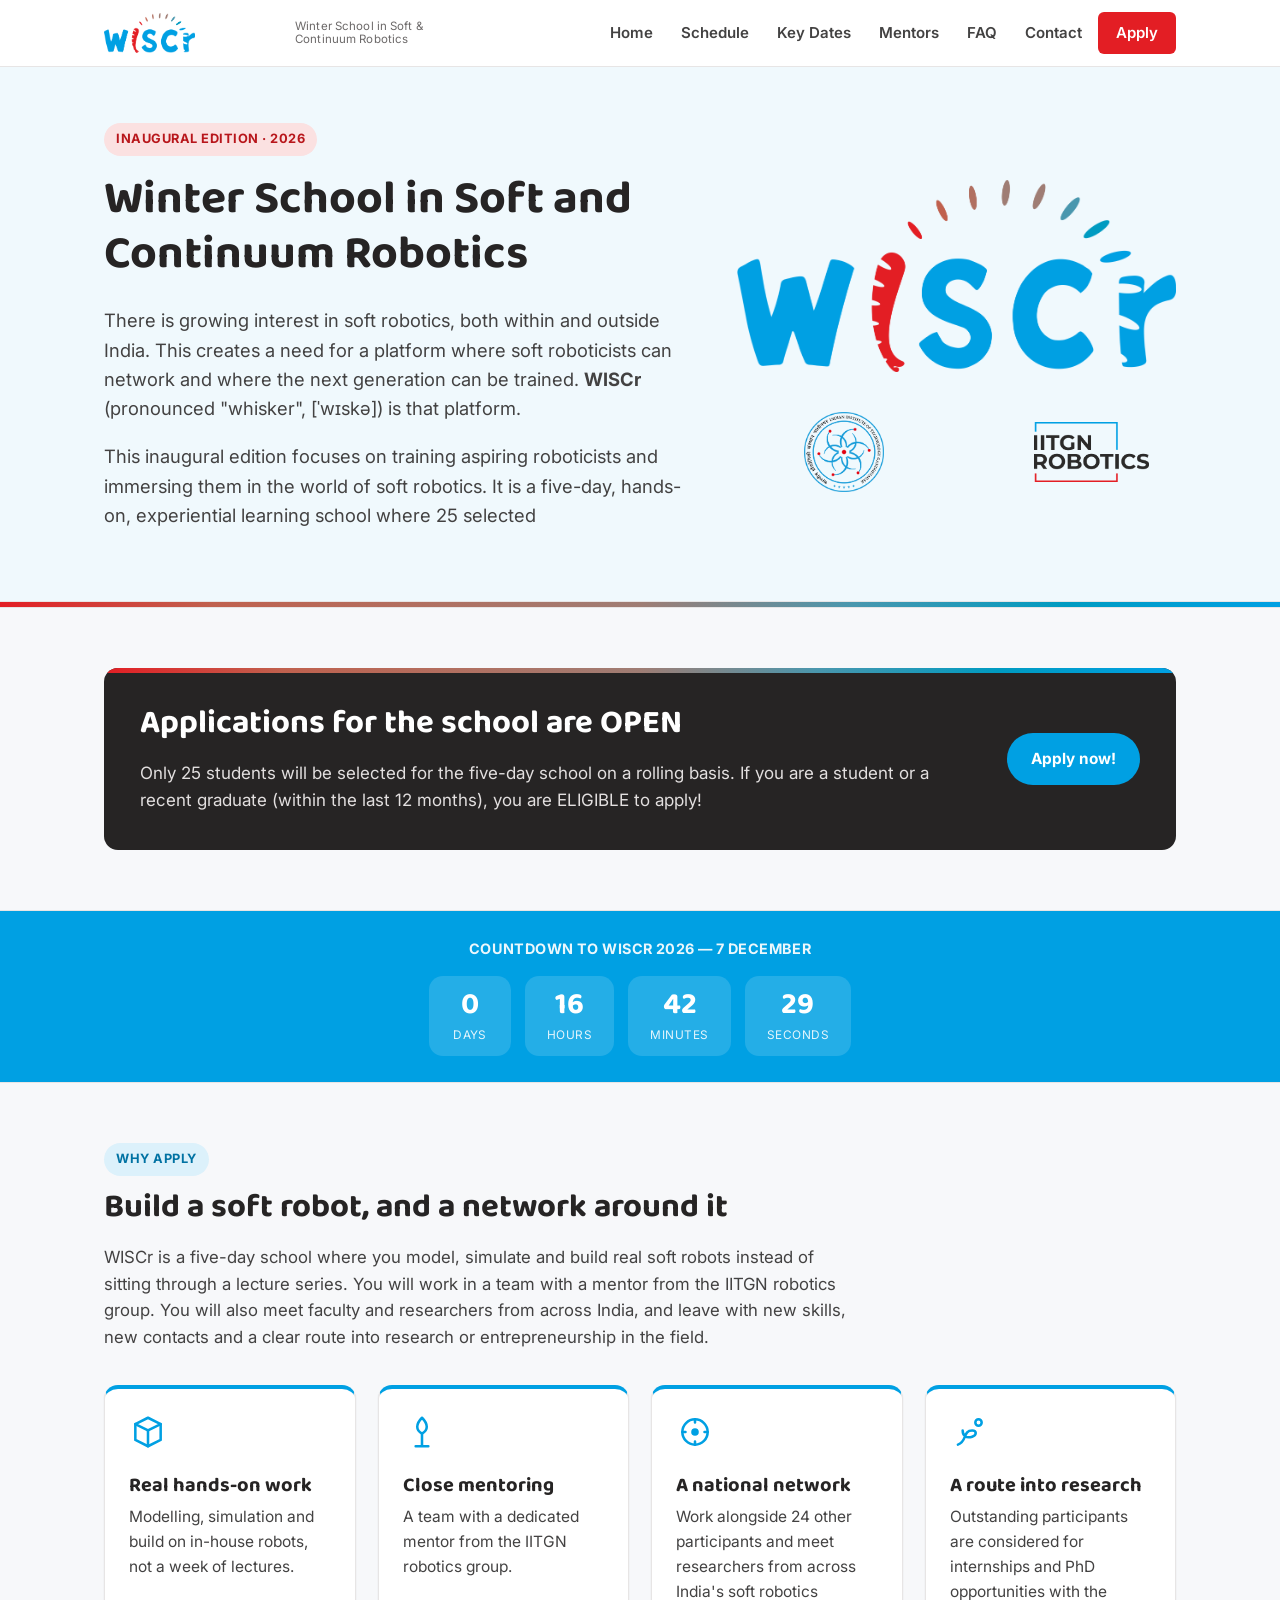
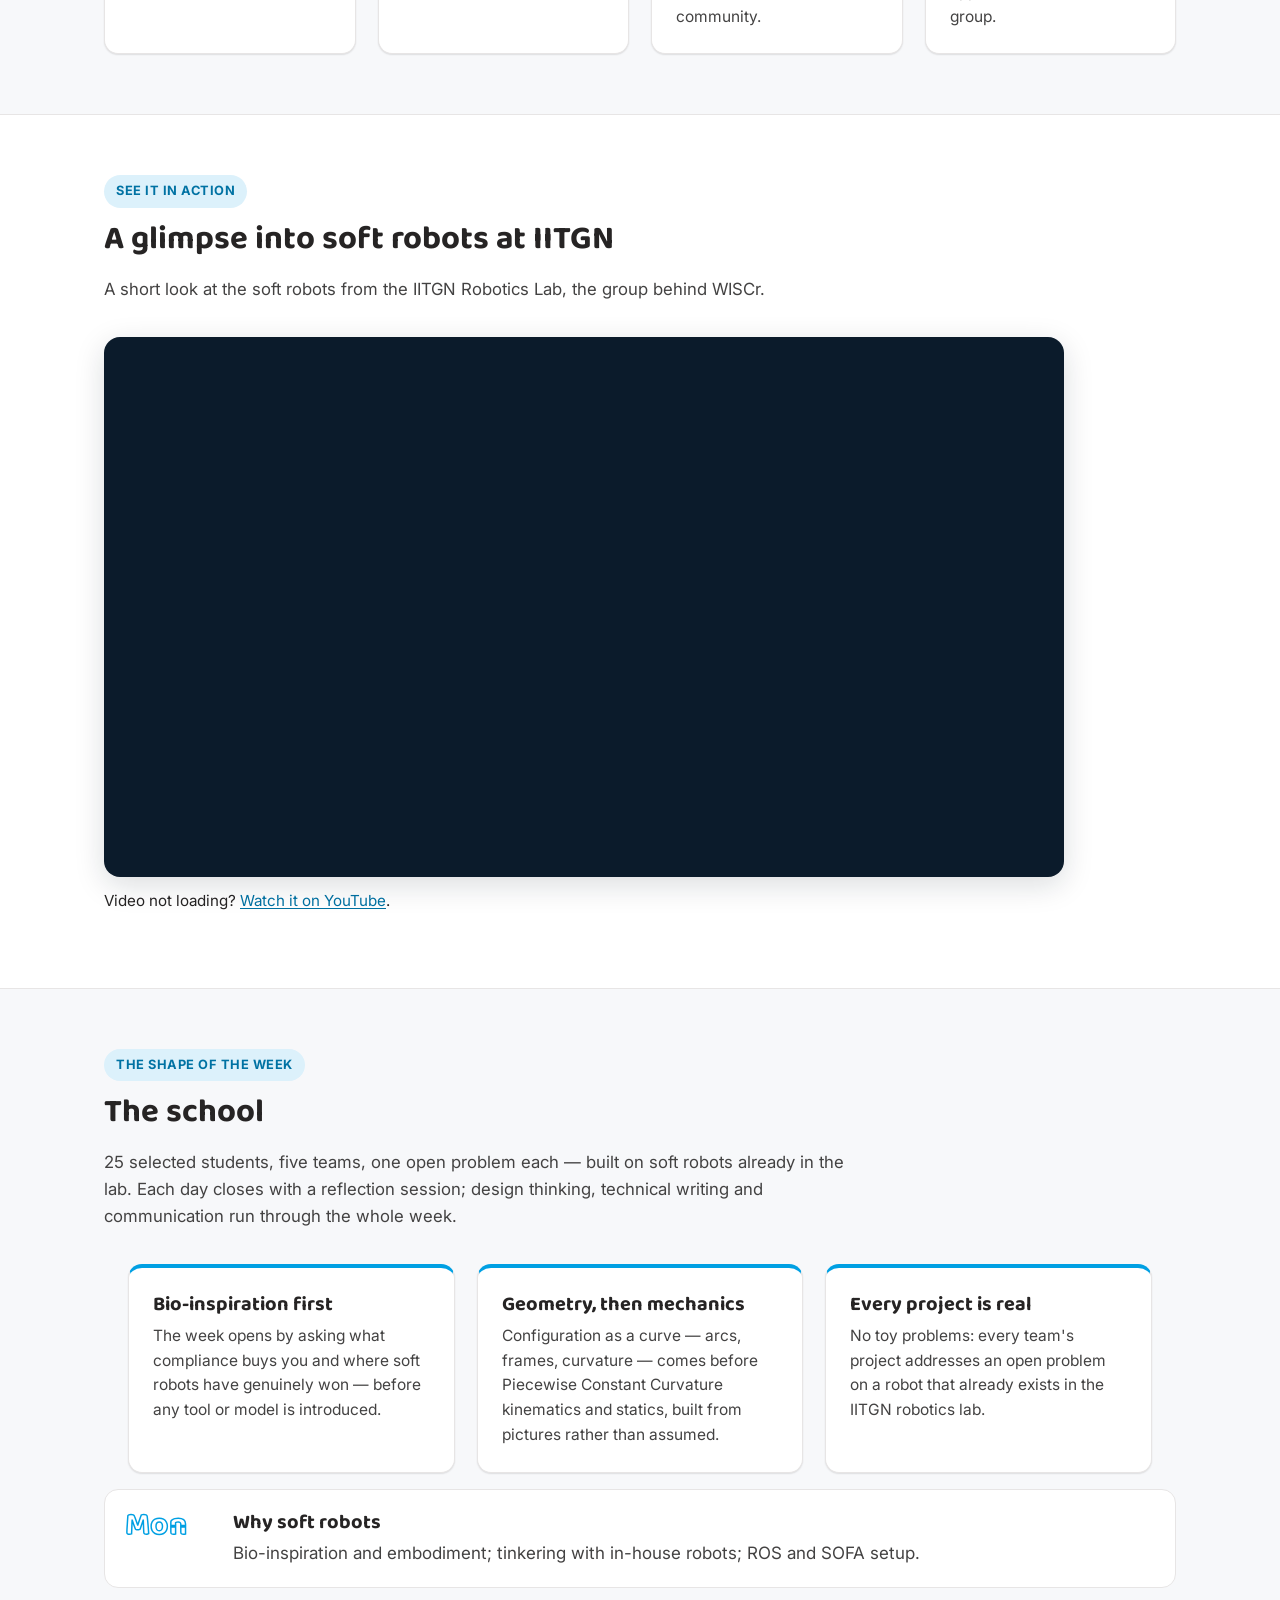
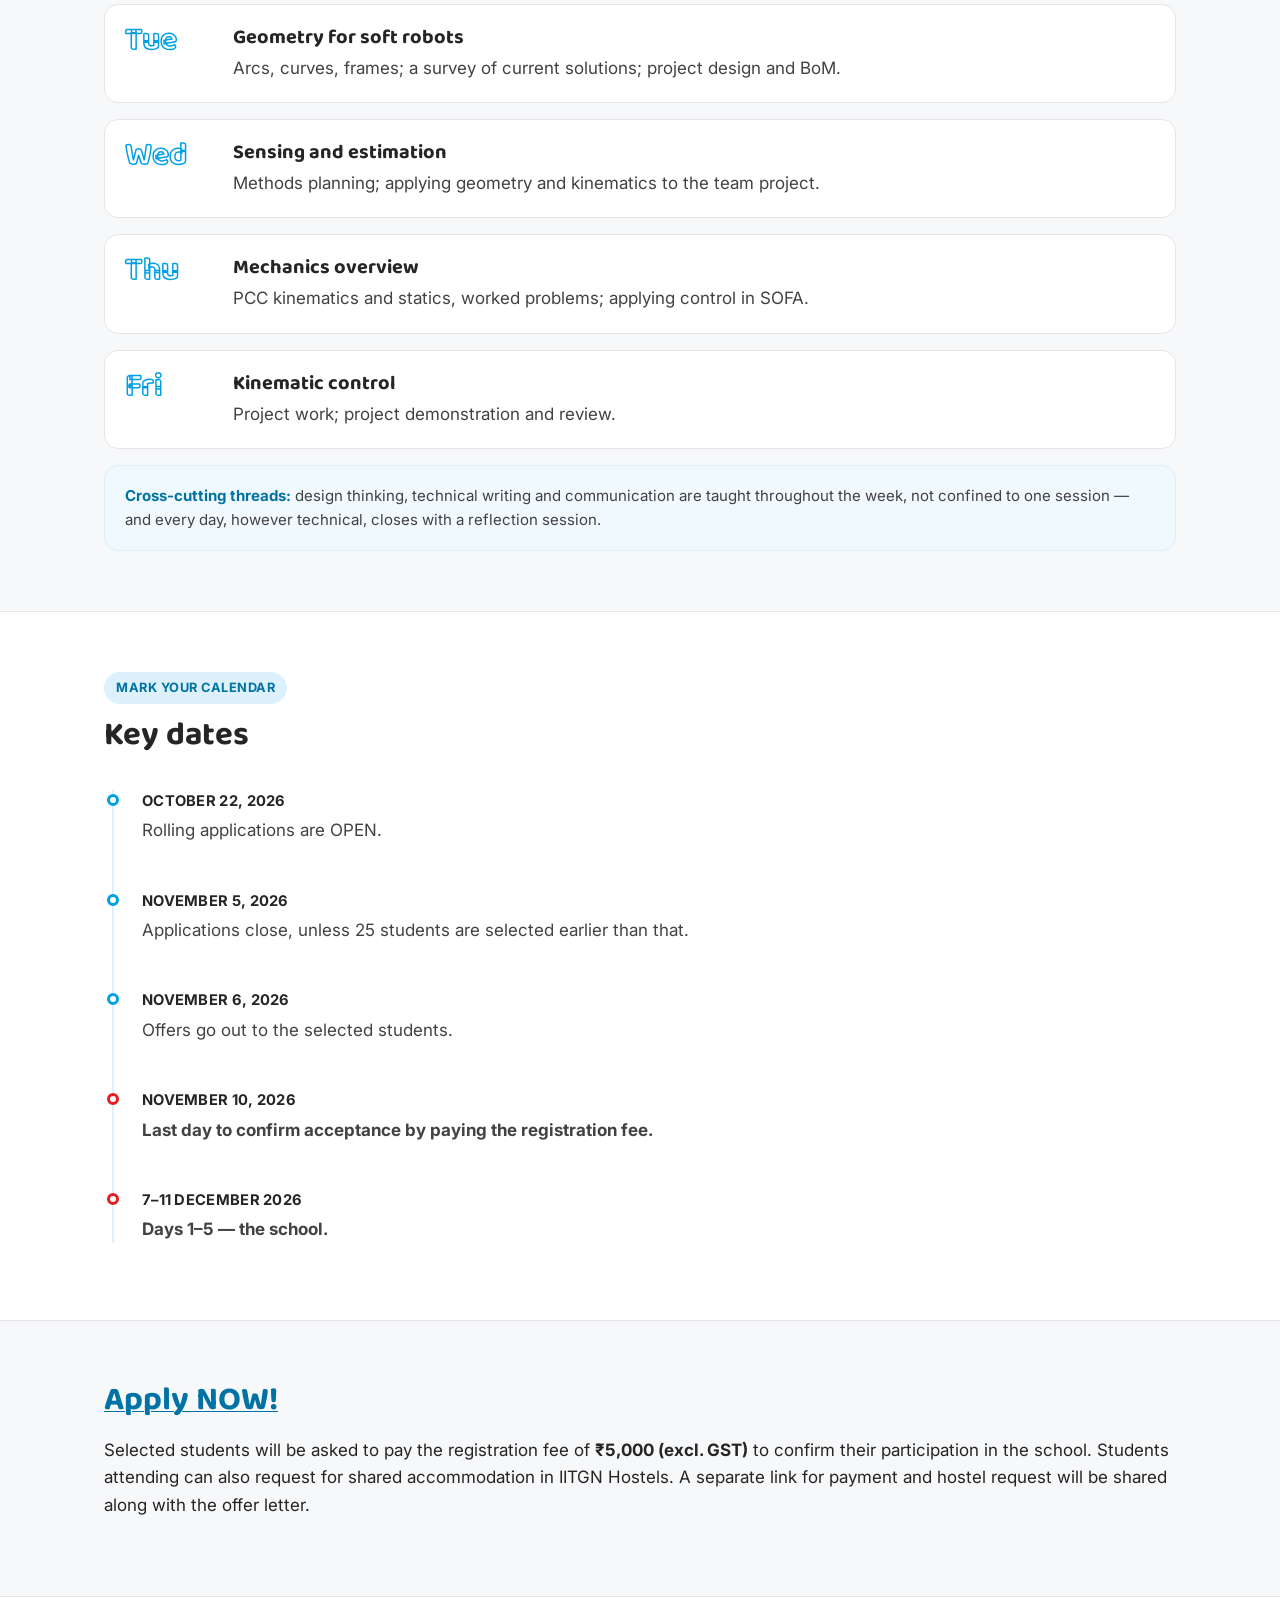
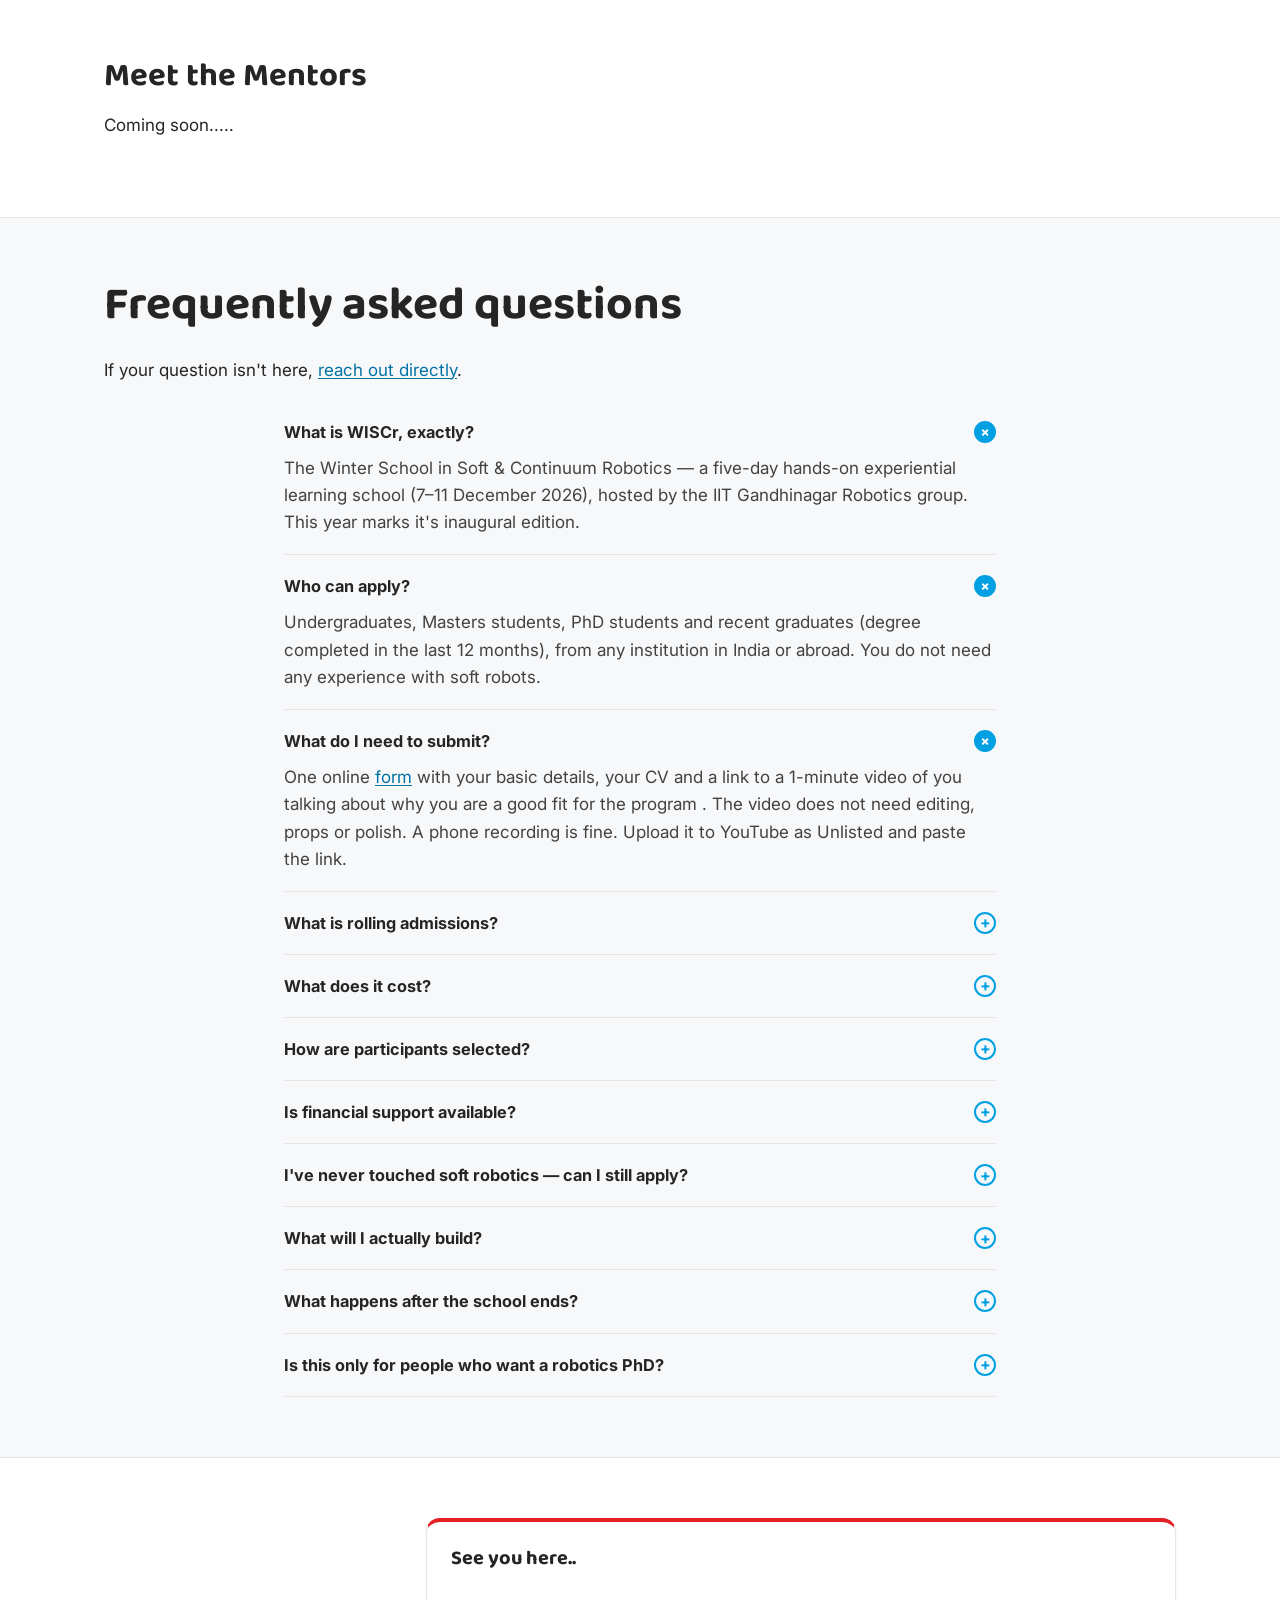
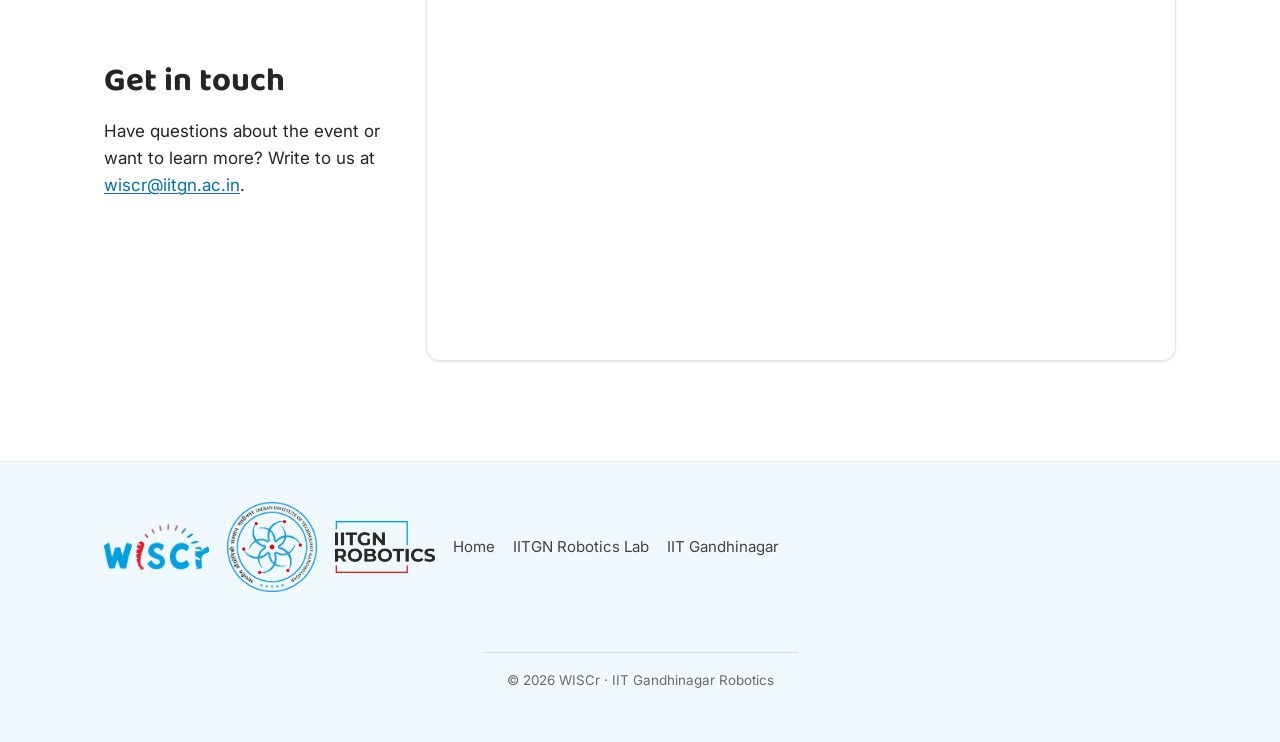
==== commit b0be4120: "Final single page Webpage" ====
--- a/index.html
+++ b/index.html
@@ -20,22 +20,23 @@
     <nav class="nav-bar" aria-label="Primary">
       <a class="brand" href="index.html">
         <img class="brand-mark" src="assets/logos/wiscr-logo-color.png" alt="WISCr — Winter School in Soft & Continuum Robotics" width="91" height="40">
-       <!--<span class="brand-text">
+       <span class="brand-text">
           <span class="sub">Winter School in Soft &amp; Continuum Robotics</span>
         </span>
-        <img class="brand-mark" src="assets\logos\iitgn-robotics-logo.png" alt="IITGN Robotics" width="91" height=auto>
+        <!--<img class="brand-mark" src="assets\logos\iitgn-robotics-logo.png" alt="IITGN Robotics" width="91" height=auto>
         <img class="brand-mark1" src="assets\logos\iitgn-logo.png" alt="IITGN" width="91" height=auto>-->
       </a>
       <button class="nav-toggle" aria-label="Toggle navigation" aria-expanded="false">
         <svg viewBox="0 0 24 24" fill="none" stroke="currentColor" stroke-width="2"><path d="M3 6h18M3 12h18M3 18h18"/></svg>
       </button>
       <ul class="nav-links">
-        <li><a href="index.html">Home</a></li>
-        <li><a href="programme.html">Programme</a></li>
-        <li><a href="faculty.html">Faculty &amp; Speakers</a></li>
-        <li><a href="faq.html">FAQ</a></li>
+        <li><a href="index.html#main">Home</a></li>
+        <li><a href="index.html#program">Schedule</a></li>
+        <li><a href="index.html#dates">Key Dates</a></li>
+        <li><a href="index.html#mentors">Mentors</a></li>
+        <li><a href="index.html#faq">FAQ</a></li>
         <li><a href="index.html#contact">Contact</a></li>
-        <li><a class="nav-cta" href="apply.html">Apply</a></li>
+        <li><a class="nav-cta" href="index.html#apply">Apply</a></li>
       </ul>
     </nav>
   </header>
@@ -48,18 +49,11 @@
           <span class="eyebrow eyebrow--red">Inaugural edition · 2026</span>
           <h1>Winter School in Soft and Continuum Robotics</h1>
           <p class="lede">
-            There is growing interest in soft robotics within and outside India.  needs a platform: somewhere to
-            network with other soft roboticists, and somewhere to train the
-            next generation. WISCr is that platform — a one-day open
-            symposium at IIT Gandhinagar, followed by a five-day hands-on
-            school where 25 selected students, in five teams, work on open
-            problems using soft robots built in-house.
+            There is growing interest in soft robotics, both within and outside India. This creates a need for a platform where soft roboticists can network and where the next generation can be trained. <b>WISCr</b> (pronounced "whisker", [ˈwɪskə]) is that platform.
           </p>
-          <h2>Registrations and Applications for the Winter School will open soon....</h2>
-          <div class="hero-actions">
-            <!--<a class="btn btn-primary" href="apply.html">Apply for the school</a>-->
-            <a class="btn btn-secondary" href="programme.html">See the full programme</a>
-          </div>
+          <p class="lede">
+            This inaugural edition focuses on training aspiring roboticists and immersing them in the world of soft robotics. It is a five-day, hands-on, experiential learning school where 25 selected
+          </p>
         </div>
         <div class="brand-cluster">
           <img class="wiscr-mark" src="assets/logos/wiscr-logo-color.png" alt="WISCr — Winter School in Soft & Continuum Robotics" width="456" height="200">
@@ -72,12 +66,24 @@
       </div>
     </section>
     <div class="sunburst-rule"></div>
-
+        <!-- CTA -->
+    <section class="section section--alt">
+      <div class="container">
+        <div class="callout">
+          <div>
+            <h2>Applications for the school are OPEN</h2>
+            <p>Only 25 students will be selected for the five-day school on a rolling basis. If you are a student or a recent graduate (within the last 12 months), you are ELIGIBLE to apply!</p>
+          </div>
+          <a class="btn btn-blue" href="https://forms.gle/qEUPLhWufYa3qexf9" target="_blank">Apply now!</a>
+        </div>
+      </div>
+    </section>
+    
     <!-- Countdown -->
     <section class="countdown-banner">
       <div class="container">
-        <p class="countdown-label">Countdown to WISCr 2026 — Day 0 Symposium, 6 December</p>
-        <div class="countdown" id="countdown" data-target="2026-12-06T00:00:00+05:30">
+        <p class="countdown-label">Countdown to WISCr 2026 — 7 December</p>
+        <div class="countdown" id="countdown" data-target="2026-12-07T00:00:00+05:30">
           <div class="countdown-tile"><span class="countdown-value" data-unit="days">00</span><span class="countdown-unit">Days</span></div>
           <div class="countdown-tile"><span class="countdown-value" data-unit="hours">00</span><span class="countdown-unit">Hours</span></div>
           <div class="countdown-tile"><span class="countdown-value" data-unit="minutes">00</span><span class="countdown-unit">Minutes</span></div>
@@ -86,31 +92,22 @@
       </div>
     </section>
 
-    <!-- Why -->
-    <section class="section">
+<!-- Why apply -->
+    <section class="section section--alt">
       <div class="container">
         <div class="section-head">
-          <span class="eyebrow">Why WISCr exists</span>
-          <h2>A national platform, and a real pipeline</h2>
+          <span class="eyebrow">Why apply</span>
+          <h2>Build a soft robot, and a network around it</h2>
           <p>
-            WISCr is a great opportunity to showcase the soft robotics work
-            of the IITGN robotics group to a national audience; to give
-            students real hands-on experience — modelling, simulation and
-            build, not a lecture series; to build a recruitment pipeline of
-            well-prepared MTech and PhD candidates for the group; and to
-            establish IITGN as the convening point for the Indian soft
-            robotics community, with real media visibility.
+            WISCr is a five-day school where you model, simulate and build
+            real soft robots instead of sitting through a lecture series. You
+            will work in a team with a mentor from the IITGN robotics
+            group. You will also meet faculty and researchers from across
+            India, and leave with new skills, new contacts and a clear route
+            into research or entrepreneurship in the field.
           </p>
         </div>
         <div class="grid grid-4">
-          <div class="card card--pillar">
-            <svg class="icon" viewBox="0 0 24 24" fill="none" stroke="currentColor" stroke-width="1.6" stroke-linecap="round" stroke-linejoin="round">
-              <path d="M12 3c-4 4-4 8 0 10 4-2 4-6 0-10z"/>
-              <path d="M12 13v8M8 21h8"/>
-            </svg>
-            <h3>National showcase</h3>
-            <p>A symposium that puts IITGN's soft robotics work in front of the country's roboticists.</p>
-          </div>
           <div class="card card--pillar">
             <svg class="icon" viewBox="0 0 24 24" fill="none" stroke="currentColor" stroke-width="1.6" stroke-linecap="round" stroke-linejoin="round">
               <path d="M4 7l8-4 8 4-8 4-8-4z"/>
@@ -118,15 +115,15 @@
               <path d="M12 11v10"/>
             </svg>
             <h3>Real hands-on work</h3>
-            <p>Modelling, simulation and build on in-house robots — not a week of lectures.</p>
+            <p>Modelling, simulation and build on in-house robots, not a week of lectures.</p>
           </div>
           <div class="card card--pillar">
             <svg class="icon" viewBox="0 0 24 24" fill="none" stroke="currentColor" stroke-width="1.6" stroke-linecap="round" stroke-linejoin="round">
-              <path d="M5 20c6-2 3-9 9-9 3 0 3 3 0 4-4 1.3-6-1-6-4"/>
-              <circle cx="18" cy="6" r="2"/>
+              <path d="M12 3c-4 4-4 8 0 10 4-2 4-6 0-10z"/>
+              <path d="M12 13v8M8 21h8"/>
             </svg>
-            <h3>A recruitment pipeline</h3>
-            <p>Well-prepared MTech and PhD candidates, found before they apply anywhere else.</p>
+            <h3>Close mentoring</h3>
+            <p>A team with a dedicated mentor from the IITGN robotics group.</p>
           </div>
           <div class="card card--pillar">
             <svg class="icon" viewBox="0 0 24 24" fill="none" stroke="currentColor" stroke-width="1.6" stroke-linecap="round" stroke-linejoin="round">
@@ -134,43 +131,111 @@
               <circle cx="12" cy="12" r="2.4" fill="currentColor" stroke="none"/>
               <path d="M12 4v2M12 18v2M4 12h2M18 12h2"/>
             </svg>
-            <h3>A convening point</h3>
-            <p>Establishing IITGN as where the Indian soft robotics community meets.</p>
-          </div>
-        </div>
-      </div>
-    </section>
+            <h3>A national network</h3>
+            <p>Work alongside 24 other participants and meet researchers from across India's soft robotics community.</p>
+          </div>
+          <div class="card card--pillar">
+            <svg class="icon" viewBox="0 0 24 24" fill="none" stroke="currentColor" stroke-width="1.6" stroke-linecap="round" stroke-linejoin="round">
+              <path d="M5 20c6-2 3-9 9-9 3 0 3 3 0 4-4 1.3-6-1-6-4"/>
+              <circle cx="18" cy="6" r="2"/>
+            </svg>
+            <h3>A route into research</h3>
+            <p>Outstanding participants are considered for internships and PhD opportunities with the group.</p>
+          </div>
+        </div>
+      </div>
+    </section>
+
+<!-- Video -->
+    <section class="section">
+      <div class="container">
+        <div class="section-head">
+          <span class="eyebrow">See it in action</span>
+          <h2>A glimpse into soft robots at IITGN</h2>
+          <p>
+            A short look at the soft robots from the IITGN Robotics Lab,
+            the group behind WISCr.
+          </p>
+        </div>
+
+        <style>
+          .video-frame {
+            position: relative;
+            width: 100%;
+            max-width: 960px;
+            aspect-ratio: 16 / 9;
+            border-radius: 16px;
+            overflow: hidden;
+            background: #0b1b2b;
+            box-shadow: 0 8px 30px rgba(11, 27, 43, 0.15);
+          }
+          .video-frame iframe {
+            position: absolute;
+            inset: 0;
+            width: 100%;
+            height: 100%;
+            border: 0;
+          }
+          .video-link {
+            margin-top: 0.75rem;
+            font-size: 0.95rem;
+          }
+        </style>
+
+        <div class="video-frame">
+          <iframe
+            src="https://www.youtube-nocookie.com/embed/prcWI-cFhak?rel=0"
+            title="Soft Robotics @ IITGN Robotics Lab"
+            loading="lazy"
+            allow="accelerometer; encrypted-media; gyroscope; picture-in-picture; web-share"
+            referrerpolicy="strict-origin-when-cross-origin"
+            allowfullscreen>
+          </iframe>
+        </div>
+        <p class="video-link">
+          Video not loading?
+          <a href="https://www.youtube.com/watch?v=prcWI-cFhak" target="_blank" rel="noopener">Watch it on YouTube</a>.
+        </p>
+      </div>
+    </section>
+
 
     <!-- Programme shape -->
-    <section class="section section--alt">
+    <section class="section section--alt" id="program">
       <div class="container">
         <div class="section-head">
           <span class="eyebrow">The shape of the week</span>
-          <h2>One symposium day, five school days</h2>
-          <p>Day 0 brings national speakers to campus. Days 1–5 belong to the 25 selected students — mornings of theory, every session pointed at the team project.</p>
+           <h2>The school</h2>
+          <p>25 selected students, five teams, one open problem each — built on soft robots already in the lab. Each day closes with a reflection session; design thinking, technical writing and communication run through the whole week.</p>
         </div>
         <div class="day-list">
-          <div class="day-item">
-            <div class="day-num">D0</div>
-            <div>
-              <h3>Symposium — Sunday 6 December</h3>
-              <p>Invited talks, a panel and lab tours, closing with a dinner for guests and participants. Open to about 75 registrants: students, faculty, scientists and industry.</p>
-            </div>
-          </div>
-          <div class="day-item">
-            <div class="day-num">D1-D5</div>
-            <div>
-              <h3>Hands-on sessions</h3>
-              <p>From appreaciating biology to designing and analyzing your own soft robot.</p>
-            </div>
-          </div>
-          <!--<div class="day-item">
+          
+
+        <div class="container">
+        <div class="grid grid-3">
+          <div class="card card--pillar">
+            <h3>Bio-inspiration first</h3>
+            <p>The week opens by asking what compliance buys you and where soft robots have genuinely won — before any tool or model is introduced.</p>
+          </div>
+          <div class="card card--pillar">
+            <h3>Geometry, then mechanics</h3>
+            <p>Configuration as a curve — arcs, frames, curvature — comes before Piecewise Constant Curvature kinematics and statics, built from pictures rather than assumed.</p>
+          </div>
+          <div class="card card--pillar">
+            <h3>Every project is real</h3>
+            <p>No toy problems: every team's project addresses an open problem on a robot that already exists in the IITGN robotics lab.</p>
+          </div>
+        </div>
+      </div>
+         
+        <div class="day-item">
             <div class="day-num">Mon</div>
             <div>
               <h3>Why soft robots</h3>
               <p>Bio-inspiration and embodiment; tinkering with in-house robots; ROS and SOFA setup.</p>
             </div>
           </div>
+          
           <div class="day-item">
             <div class="day-num">Tue</div>
             <div>
@@ -192,42 +257,47 @@
               <p>PCC kinematics and statics, worked problems; applying control in SOFA.</p>
             </div>
           </div>
+          
           <div class="day-item">
             <div class="day-num">Fri</div>
             <div>
               <h3>Kinematic control</h3>
               <p>Project work; project demonstration and review.</p>
             </div>
-          </div>-->
-        </div>
-        <p style="margin-top:24px;"><a href="programme.html">Read the full day-by-day programme →</a></p>
-      </div>
-    </section>
-
+          </div>
+
+          <div class="note-box">
+          <strong>Cross-cutting threads:</strong> design thinking, technical writing and communication are taught throughout the week, not confined to one session — and every day, however technical, closes with a reflection session.
+        </div>
+        </div>
+      
+      </div>
+    </section>
+
+    
     <!-- Key dates -->
-    <section class="section">
+    <section class="section" id="dates">
       <div class="container">
         <div class="section-head">
           <span class="eyebrow">Mark your calendar</span>
           <h2>Key dates</h2>
-          <p>Symposium and school dates are confirmed; everything before them is the working plan.</p>
         </div>
         <div class="timeline">
           <div class="timeline-item">
-            <div class="when">Late September 2026</div>
-            <p>School applications and symposium registration open.</p>
+            <div class="when">October 22, 2026</div>
+            <p>Rolling applications are OPEN.</p>
           </div>
           <div class="timeline-item">
-            <div class="when">Late October 2026</div>
-            <p>School applications close.</p>
+            <div class="when">November 5, 2026</div>
+            <p>Applications close, unless 25 students are selected earlier than that.</p>
           </div>
           <div class="timeline-item">
-            <div class="when">Early November 2026</div>
-            <p>Offers go out to the 25 selected students.</p>
+            <div class="when">November 6, 2026</div>
+            <p>Offers go out to the selected students.</p>
           </div>
           <div class="timeline-item is-key">
-            <div class="when">Sunday 6 December 2026</div>
-            <p><strong>Day 0 — the symposium.</strong></p>
+            <div class="when">November 10, 2026</div>
+            <p><strong>Last day to confirm acceptance by paying the registration fee.</strong></p>
           </div>
           <div class="timeline-item is-key">
             <div class="when">7–11 December 2026</div>
@@ -238,74 +308,109 @@
       </div>
     </section>
 
-    <!-- Team projects teaser -->
-    <!--<section class="section section--alt">
-      <div class="container">
-        <div class="section-head">
-          <span class="eyebrow">The capstone</span>
-          <h2>Five teams, open problems, real robots</h2>
-          <p>Each team works an open problem on a soft robot already built in-house at IITGN — design thinking, technical writing and communication run through the whole week, closing with a reflection session every day.</p>
-        </div>
-        <div class="grid grid-3">
-          <div class="sprint-card">
-            <span class="sprint-number">Tuesday</span>
-            <h3>Design and BoM</h3>
-            <p>Teams survey current solutions and turn their open problem into a project design with a bill of materials.</p>
-          </div>
-          <div class="sprint-card">
-            <span class="sprint-number">Wed – Thu</span>
-            <h3>Geometry, sensing, control</h3>
-            <p>Apply the week's theory — kinematics, sensing and estimation, PCC statics, control in SOFA — directly to the project.</p>
-          </div>
-          <div class="sprint-card">
-            <span class="sprint-number">Friday</span>
-            <h3>Demonstration and review</h3>
-            <p>Project work closes with a demonstration and review in front of the school.</p>
-          </div>
-        </div>
-        <p style="margin-top:24px;"><a href="sprints.html">More on how team projects work →</a></p>
-      </div>
-    </section>-->
-
-    <!-- Outreach -->
-    <!--<section class="section">
+    <!-- Application-->
+      <section class="section section--alt" id="apply">
+      <div class="container">
+        <h2><a href="https://forms.gle/qEUPLhWufYa3qexf9" target="_blank">Apply NOW!</a></h2>
+        <p>Selected students will be asked to pay the registration fee of <b>₹5,000 (excl. GST)</b> to confirm their participation in the school. Students attending can also request for shared accommodation in IITGN Hostels. 
+        
+        A separate link for payment and hostel request will be shared along with the offer letter.</p> 
+      </div>
+    </section>
+
+
+     
+    <!-- Mentors -->
+    <section class="section" id="mentors">
       <div class="container grid grid-2" style="align-items:center;">
         <div>
-          <span class="eyebrow">Broader impact</span>
-          <h2>Media visibility, not just a workshop</h2>
+          <!--<span class="eyebrow">Contact</span>-->
+          <h2>Meet the Mentors</h2>
           <p>
-            WISCr is built to put IITGN on the map as the convening point for
-            soft robotics in India — a national symposium with real speakers,
-            a lab open house, and coverage that carries past closing day.
+            Coming soon.....
           </p>
-          <p>
-            Every participant leaves on a standing pipeline list, feeding
-            well-prepared candidates into the group's MTech and PhD
-            programmes.
-          </p>
-        </div>
-        <div class="card" style="border-top:4px solid var(--red-600);">
-          <h3>What Day 0 brings</h3>
-          <ul style="margin:0; padding-left:1.1em; color:var(--ink-700);">
-            <li>Invited talks from national soft robotics voices</li>
-            <li>A panel discussion, open to all registrants</li>
-            <li>Lab tours of IITGN's soft robotics work</li>
-            <li>A closing dinner for guests and participants</li>
-          </ul>
-        </div>
-      </div>
-    </section>-->
-
-    <!-- CTA -->
-    <section class="section section--alt">
-      <div class="container">
-        <div class="callout">
-          <div>
-            <h2>Applications for the school are opening soon</h2>
-            <p>Only 25 students are selected for the five-day school; the Day 0 symposium is open to a wider audience.</p>
-          </div>
-          <a class="btn btn-blue" href="apply.html">See fees &amp; how to apply →</a>
-        </div>
+        </div>
+      </div>
+    </section>
+
+    <!-- FAQ -->
+     <section class="section section--alt" id="faq">
+
+      <div class="container">
+        <h1>Frequently asked questions</h1>
+        <p class="lede">If your question isn't here, <a href="index.html#contact">reach out directly</a>.</p>
+      </div>
+      
+      <div class="container container--narrow">
+        
+        <details class="faq-item" open>
+          <summary>What is WISCr, exactly?<span class="plus">+</span></summary>
+          <div class="faq-answer">The Winter School in Soft &amp; Continuum Robotics — a five-day hands-on experiential learning school (7–11 December 2026), hosted by the IIT Gandhinagar Robotics group. This year marks it's inaugural edition.</div>
+        </details>
+
+         <details class="faq-item" open>
+          <summary>Who can apply?<span class="plus">+</span></summary>
+          <div class="faq-answer">Undergraduates, Masters students, PhD students and recent graduates (degree completed in the last 12 months), from any institution in India or abroad. You do not need any experience with soft robots.</div>
+        </details>
+
+        <details class="faq-item" open>
+          <summary>What do I need to submit?<span class="plus">+</span></summary>
+          <div class="faq-answer">One online <a href="https://forms.gle/qEUPLhWufYa3qexf9" target="_blank">form</a> with your basic details, your CV and a link to a 1-minute video of you talking about why you are a good fit for the program .
+
+          The video does not need editing, props or polish. A phone recording is fine. Upload it to YouTube as Unlisted and paste the link.</div>
+        </details>
+
+        <details class="faq-item">
+          <summary>What is rolling admissions?<span class="plus">+</span></summary>
+          <div class="faq-answer">With rolling admissions there is no single results day. We read applications as they arrive and send offers in rounds while the form is open, instead of waiting for a closing date and deciding everything at once. The first round of offers goes out on October 28, 2026.
+
+          In practice this means three things for you:
+
+          <b>Apply early for an earlier answer.</b> You get a decision sooner and more time to plan travel and the pre-work. Applying early does not make an application stronger. Every application is judged on what it says, not on when it arrived.
+
+         <b>Seats can fill before the closing date.</b> If all places are taken, the form closes early. Applications received after that may be placed on a waitlist.
+
+          <b>You may get one of three answers.</b> An offer, a place on the waitlist, or a decision that we cannot offer you a place this time. Offers need to be accepted by paying the registration fee.
+
+          The final closing date is November 5, 2026.</div>
+        </details>
+
+        <details class="faq-item">
+          <summary>What does it cost?<span class="plus">+</span></summary>
+          <div class="faq-answer">A registration fee of ₹5000 (excluding GST) applies to selected participants only. You pay nothing to apply.</div>
+        </details>
+
+        <details class="faq-item">
+          <summary>How are participants selected?<span class="plus">+</span></summary>
+          <div class="faq-answer">We read your application, watch your video, and look at your CV and your hands-on work. We are looking for curiosity and clear thinking, not polish. We also aim for a mixed group across institutions, levels of study and backgrounds, so that every team learns from different perspectives.</div>
+        </details>
+
+        <details class="faq-item">
+          <summary>Is financial support available?<span class="plus">+</span></summary>
+          <div class="faq-answer">This is being worked out as part of the budget. If cost is a barrier, mention it in your application or reach out directly — we'd rather know before selection than lose a strong applicant to it.</div>
+        </details>
+
+        <details class="faq-item">
+          <summary>I've never touched soft robotics — can I still apply?<span class="plus">+</span></summary>
+          <div class="faq-answer">Yes. Monday is built for exactly this: why soft robots, bio-inspiration and embodiment, and hands-on tinkering with in-house robots, plus ROS and SOFA setup, before anything more technical is introduced.</div>
+        </details>
+
+        <details class="faq-item">
+          <summary>What will I actually build?<span class="plus">+</span></summary>
+          <div class="faq-answer">In teams of five, you'll take an open problem on a soft robot that already exists in the IITGN lab from design and BoM (Tuesday) through applied geometry, sensing and control in SOFA (Wednesday–Thursday) to a demonstration and review on Friday.</div>
+        </details>
+
+
+        <details class="faq-item">
+          <summary>What happens after the school ends?<span class="plus">+</span></summary>
+          <div class="faq-answer">Outstanding participants are considered for internships and PhD opportunities with the IITGN robotics group. Everyone leaves with new skills, a team they worked with, and contacts in the soft robotics community.</div>
+        </details>
+
+        <details class="faq-item">
+          <summary>Is this only for people who want a robotics PhD?<span class="plus">+</span></summary>
+          <div class="faq-answer">No. It's built as genuine hands-on exposure to soft robotics first — modelling, simulation and build — and a pipeline into the group second. Whether or not research is your path, you'll leave having actually built something.</div>
+        </details>
+
       </div>
     </section>
 
@@ -316,59 +421,86 @@
           <!--<span class="eyebrow">Contact</span>-->
           <h2>Get in touch</h2>
           <p>
-            Questions about eligibility, mentorship, sponsorship, or press — or just want to know the moment registration opens.
+            Have questions about the event or want to learn more? Write to us at <a href="mailto:wiscr@iitgn.ac.in">wiscr@iitgn.ac.in</a>.
           </p>
-
-          <p>wiscr@iitgn.ac.in <span class="tag tag--tbd">placeholder — confirm mailbox</span></p>
         </div>
         <div class="card" style="border-top:4px solid var(--red-600);">
           <h3>See you here..</h3>
-          <iframe src="https://www.google.com/maps/embed?pb=!1m18!1m12!1m3!1d29335.36252919105!2d72.68597759999999!3d23.2095744!2m3!1f0!2f0!3f0!3m2!1i1024!2i768!4f13.1!3m3!1m2!1s0x395c2adec1f16d8d%3A0xdc447b8706689bc3!2sIndian%20Institute%20Of%20Technology%20Gandhinagar%20(IIT%20Gandhinagar)!5e0!3m2!1sen!2sin!4v1790585251207!5m2!1sen!2sin" width="400" height="350"" style="border:0;" allowfullscreen="" loading="lazy" referrerpolicy="strict-origin-when-cross-origin"></iframe>
+          <iframe src="https://www.google.com/maps/embed?pb=!1m18!1m12!1m3!1d29335.36252919105!2d72.68597759999999!3d23.2095744!2m3!1f0!2f0!3f0!3m2!1i1024!2i768!4f13.1!3m3!1m2!1s0x395c2adec1f16d8d%3A0xdc447b8706689bc3!2sIndian%20Institute%20Of%20Technology%20Gandhinagar%20(IIT%20Gandhinagar)!5e0!3m2!1sen!2sin!4v1790585251207!5m2!1sen!2sin" width="700" height="350"" style="border:0;" allowfullscreen="" loading="lazy" referrerpolicy="strict-origin-when-cross-origin"></iframe>
         </div>
       </div>
     </section>
 
   </main>
 
-  <footer class="site-footer">
-    <div class="container footer-grid">
-      <div>
-        <div class="brand-cluster brand-cluster--footer">
-          <img class="wiscr-mark" src="assets/logos/wiscr-logo-color.png" alt="WISCr" width="105" height="46">
-          <span class="brand-cluster-divider" aria-hidden="true"></span>
-          <div class="partner-marks">
-            <img class="partner-mark" src="assets/logos/iitgn-logo.png" alt="IIT Gandhinagar" width="23" height="23">
-            <img class="partner-mark" src="assets/logos/iitgn-robotics-logo.png" alt="IITGN Robotics" width="44" height="23">
-          </div>
-        </div>
-<!--<p style="color:var(--ink-700); font-size:0.94rem; max-width:38ch;">
-          Winter School in Soft &amp; Continuum Robotics — an inaugural
-          national symposium and hands-on winter school hosted by the
-          Robotics group at IIT Gandhinagar.
-        </p>-->
-      </div>
-      <div>
-        <h4>Explore</h4>
-        <ul>
-          <li><a href="programme.html">Programme</a></li>
-          <li><a href="faculty.html">Faculty &amp; Speakers</a></li>
-          <li><a href="apply.html">Apply</a></li>
-        </ul>
-      </div>
-      <div>
-        <h4>Info</h4>
-        <ul>
-          <li><a href="faq.html">FAQ</a></li>
-          <li><a href="index.html#contact">Contact</a></li>
-          <li><a href="https://iitgn.ac.in" target="_blank" rel="noopener">IIT Gandhinagar ↗</a></li>
-        </ul>
-      </div>
+  <style>
+  /* Layout only: your existing colours, fonts and background are left alone */
+  .site-footer .footer-grid {
+    display: flex;
+    justify-content: space-between; /* first block to the left edge, last block to the right edge, any middle blocks spaced evenly */
+    align-items: center;
+    flex-wrap: wrap;
+    gap: 2rem 3rem;
+  }
+  .site-footer .brand-cluster--footer {
+    display: flex;
+    align-items: center;
+    gap: flex;
+  }
+  .site-footer .brand-cluster--footer a {
+    display: flex;
+    align-items: center;
+  }
+ 
+
+  /* copyright row lines up with the logos and spans the same width */
+  .site-footer .footer-bottom {
+    border-top: 0;
+    padding-left: 0;
+    padding-right: 0;
+  }
+  .site-footer .footer-bottom .container {
+    border-top: 1px solid rgba(11, 27, 43, 0.12);
+    padding-top: 1.1rem;
+    padding-bottom: 1.4rem;
+  }
+
+  @media (max-width: 640px) {
+    .site-footer .footer-grid {
+      flex-direction: column;
+      align-items: flex-start;
+    }
+  }
+</style>
+
+<footer class="site-footer">
+  <div class="container footer-grid">
+
+    <div class="brand-cluster brand-cluster--footer">
+      <a href="index.html#main" aria-label="WISCr home">
+        <img class="wiscr-mark" src="assets/logos/wiscr-logo-color.png" alt="WISCr" width="105" height="46">
+      </a>
+      <a href="https://iitgn.ac.in" target="_blank" rel="noopener" aria-label="IIT Gandhinagar">
+        <img class="partner-mark" src="assets/logos/iitgn-logo.png" alt="IIT Gandhinagar" width="90" height="auto">
+      </a>
+      <a href="https://research.iitgn.ac.in/robotics/" target="_blank" rel="noopener" aria-label="IITGN Robotics Lab">
+        <img class="partner-mark" src="assets/logos/iitgn-robotics-logo.png" alt="IITGN Robotics" width="100" height="auto">
+      </a>
+      <a href="index.html#main">Home</a>
+      <a href="https://research.iitgn.ac.in/robotics/" target="_blank" rel="noopener">IITGN Robotics Lab</a>
+      <a href="https://iitgn.ac.in" target="_blank" rel="noopener">IIT Gandhinagar</a>
     </div>
-    <div class="footer-bottom">
+    </div>
+
+
+  <div class="footer-bottom">
+    <div class="container">
       <span>© <span id="year">2026</span> WISCr · IIT Gandhinagar Robotics</span>
     </div>
-  </footer>
-
+  </div>
+</footer>
+
+  
   <script src="js/main.js"></script>
 </body>
 </html>
--- a/css/style.css
+++ b/css/style.css
@@ -298,7 +298,7 @@
   width: auto;
 }
 .brand-cluster-divider {
-  width: 1px;
+  width: 0px;
   align-self: stretch;
   min-height: 60px;
   background: var(--paper-line);
@@ -327,10 +327,10 @@
 }
 .brand-cluster--footer .wiscr-mark { height: 46px; }
 .brand-cluster--footer .brand-cluster-divider { min-height: 30px; }
-.brand-cluster--footer .partner-marks { gap: 14px; }
+.brand-cluster--footer .partner-marks { gap: 140px; }
 .brand-cluster--footer .partner-marks .partner-mark { height: 23px; }
 
-@media (max-width: 560px) {
+@media (max-width: 800px) {
   .brand-cluster { justify-content: flex-start; }
 }
 
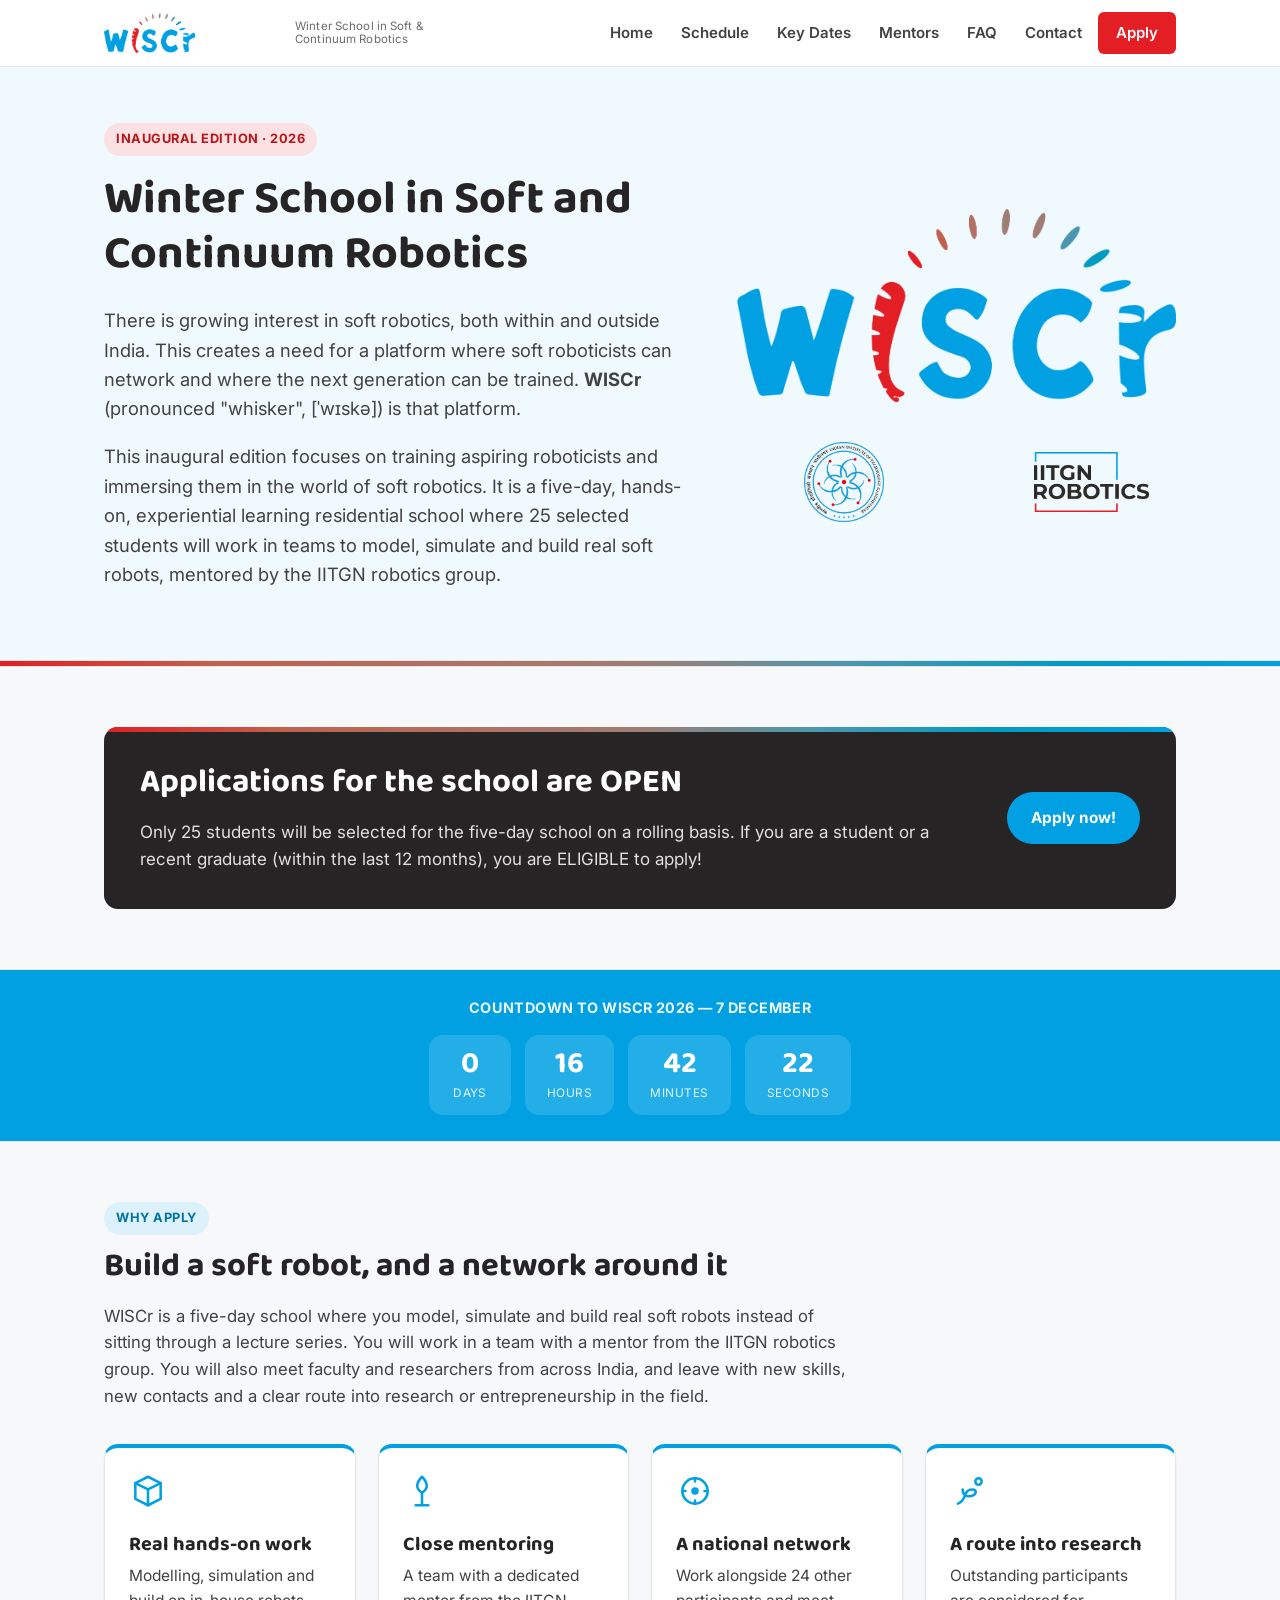
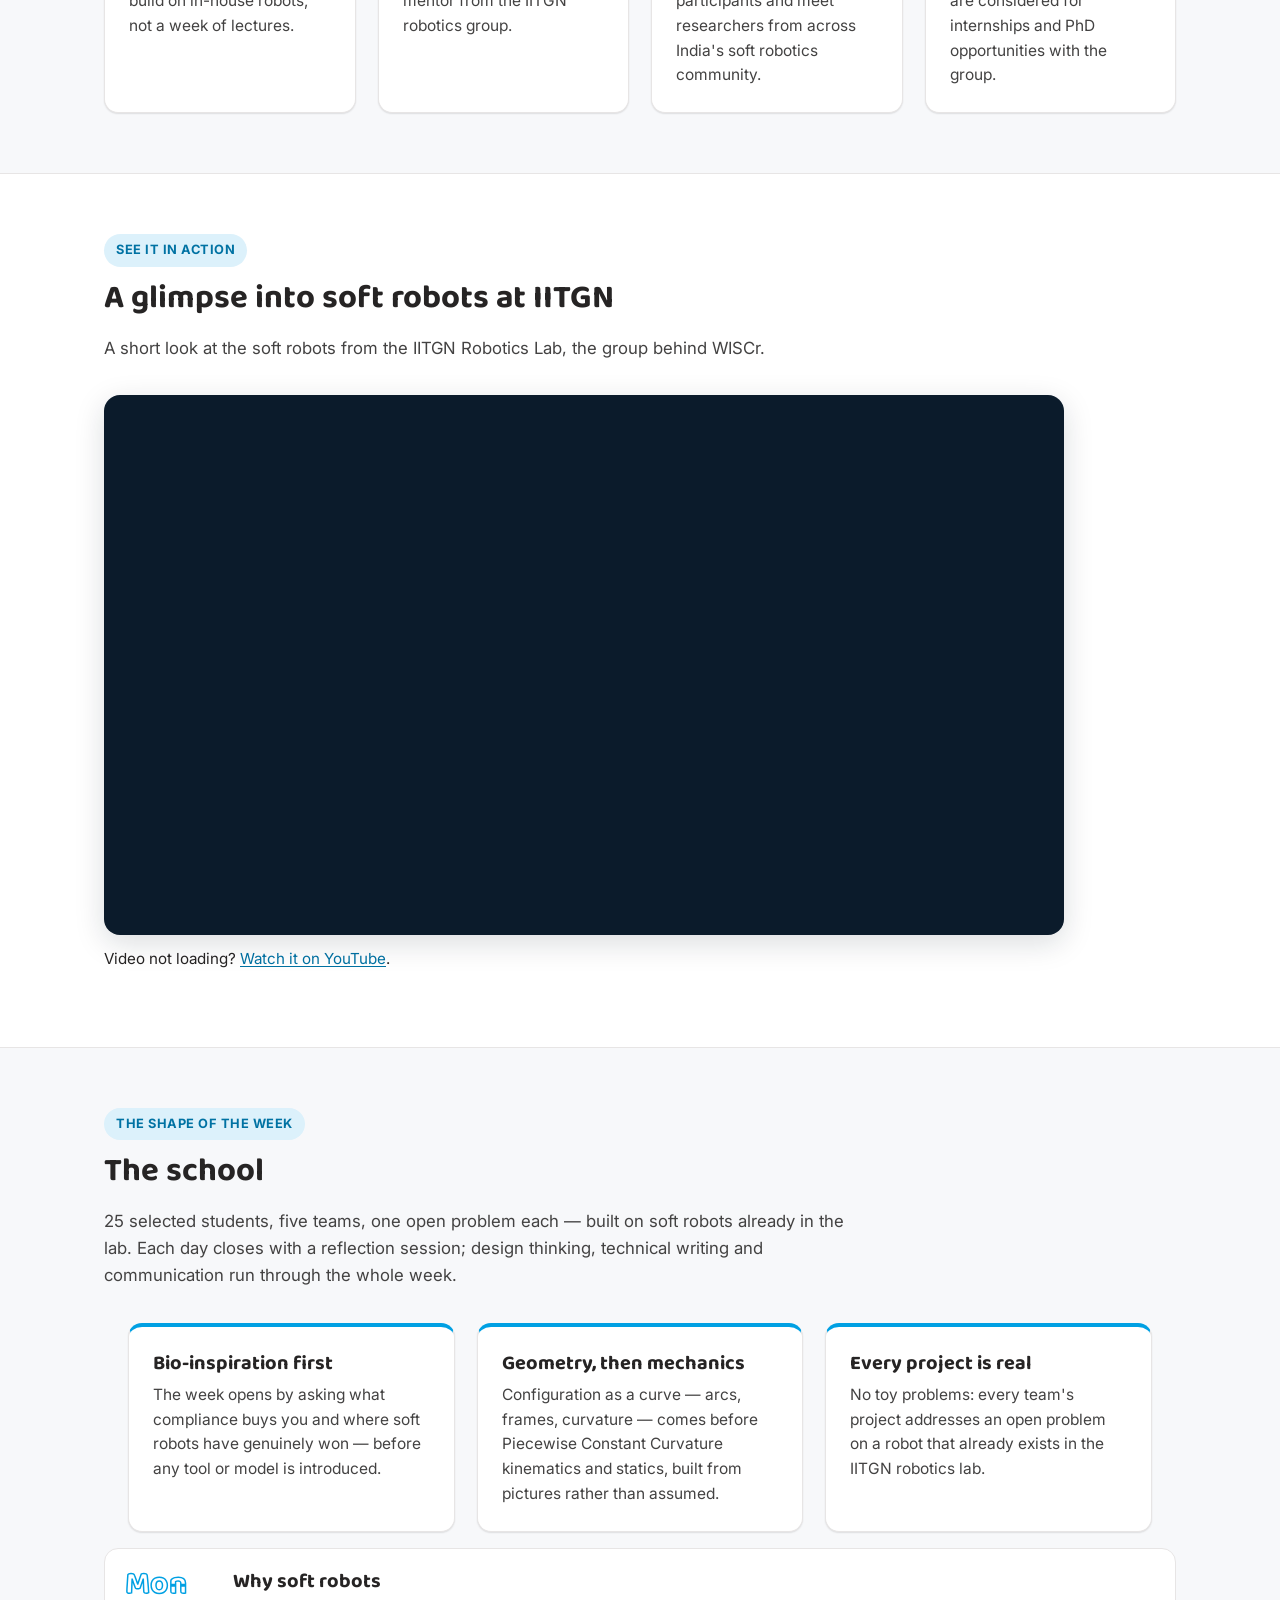
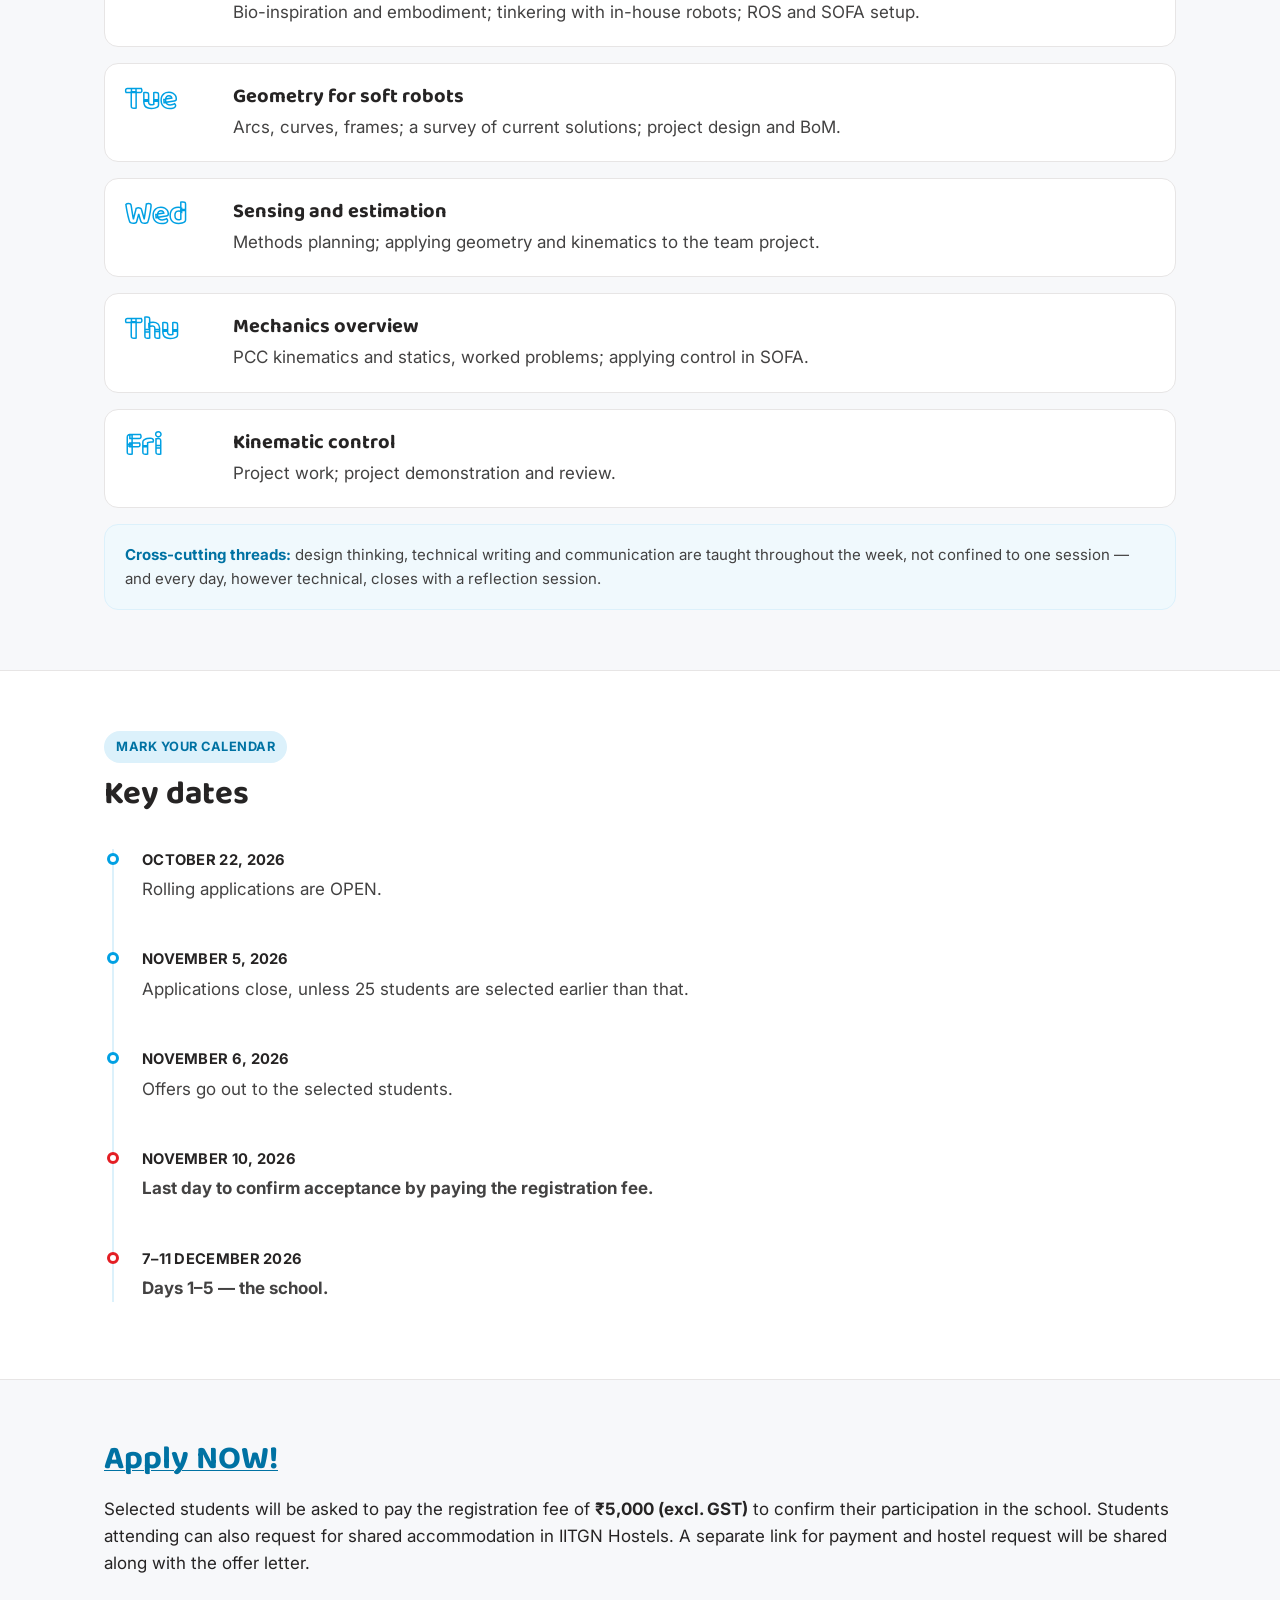
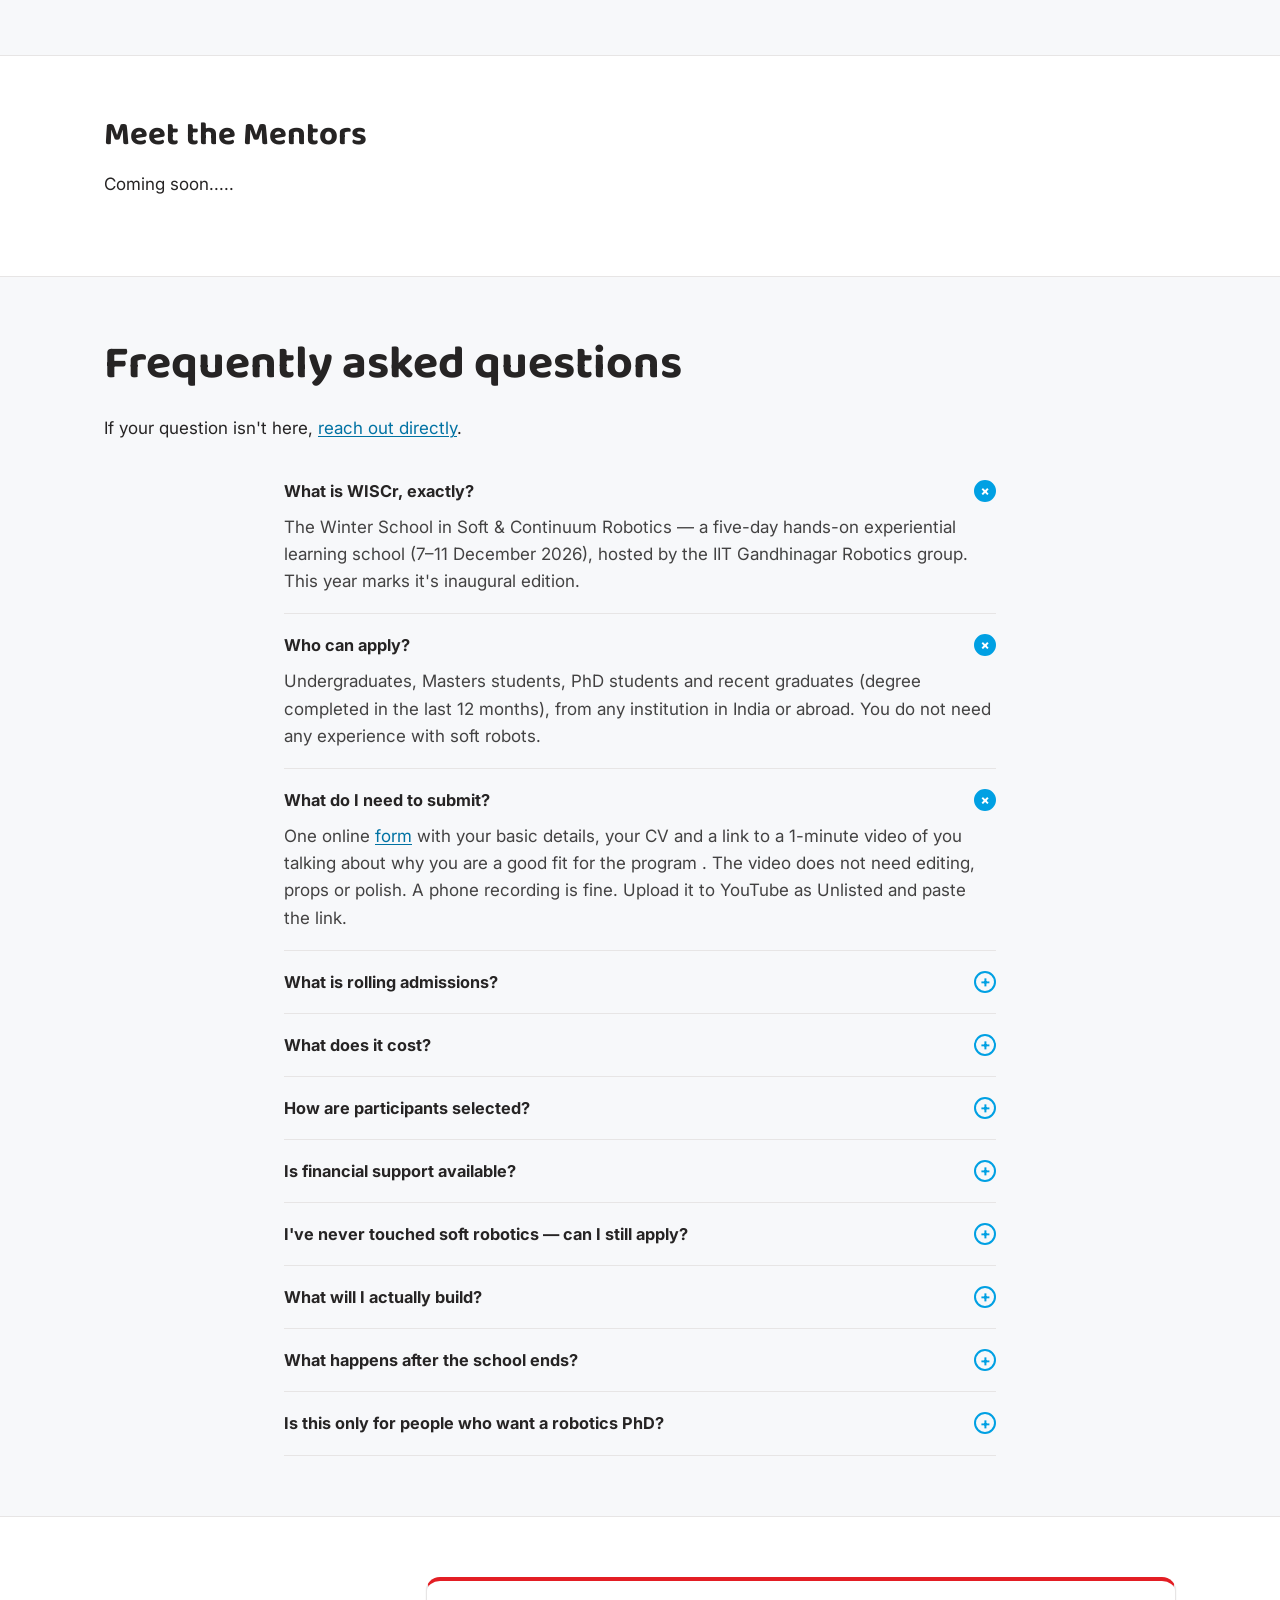
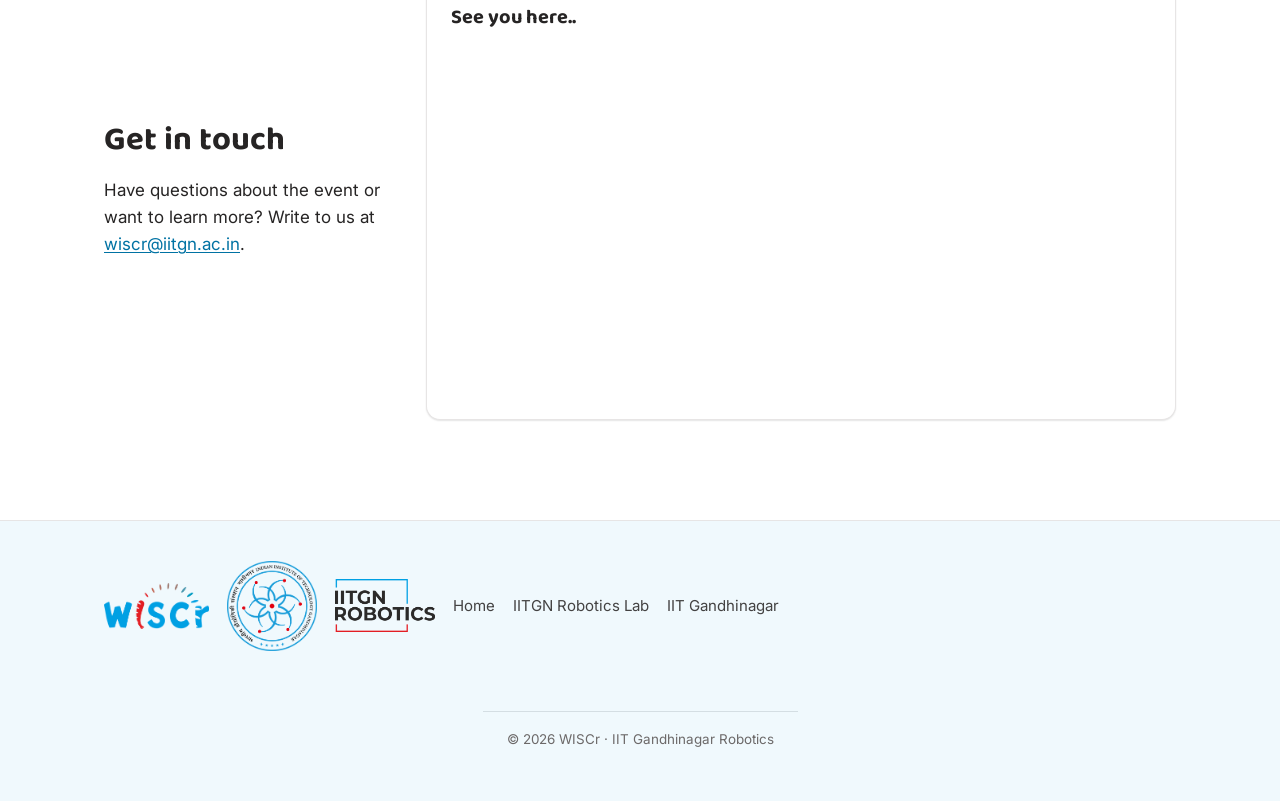
==== commit 59227e28: "minor typographic errors" ====
--- a/index.html
+++ b/index.html
@@ -52,7 +52,7 @@
             There is growing interest in soft robotics, both within and outside India. This creates a need for a platform where soft roboticists can network and where the next generation can be trained. <b>WISCr</b> (pronounced "whisker", [ˈwɪskə]) is that platform.
           </p>
           <p class="lede">
-            This inaugural edition focuses on training aspiring roboticists and immersing them in the world of soft robotics. It is a five-day, hands-on, experiential learning school where 25 selected
+            This inaugural edition focuses on training aspiring roboticists and immersing them in the world of soft robotics. It is a five-day, hands-on, experiential learning residential school where 25 selected students will work in teams to model, simulate and build real soft robots, mentored by the IITGN robotics group.
           </p>
         </div>
         <div class="brand-cluster">
@@ -338,7 +338,7 @@
 
       <div class="container">
         <h1>Frequently asked questions</h1>
-        <p class="lede">If your question isn't here, <a href="index.html#contact">reach out directly</a>.</p>
+        <p class="lede">If your question isn't here, <a href="mailto:wiscr@iitgn.ac.in">reach out directly</a>.</p>
       </div>
       
       <div class="container container--narrow">
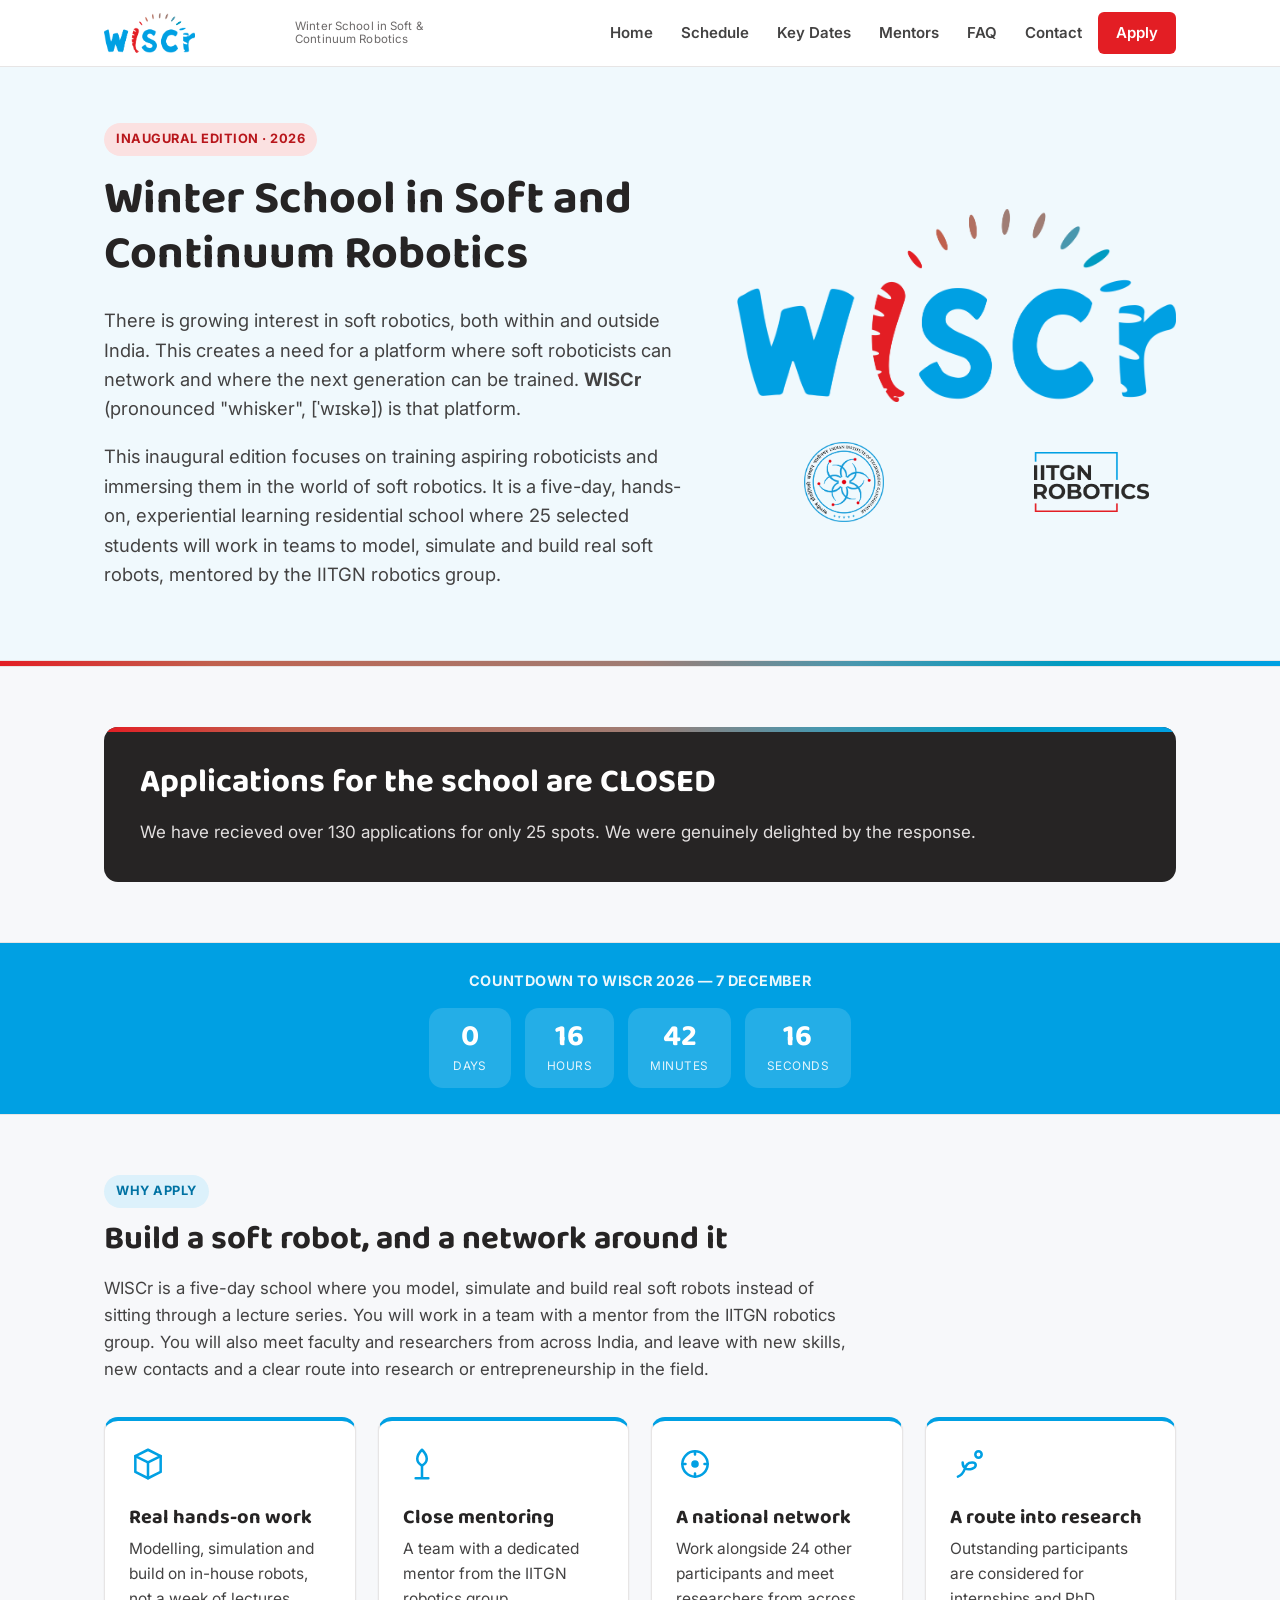
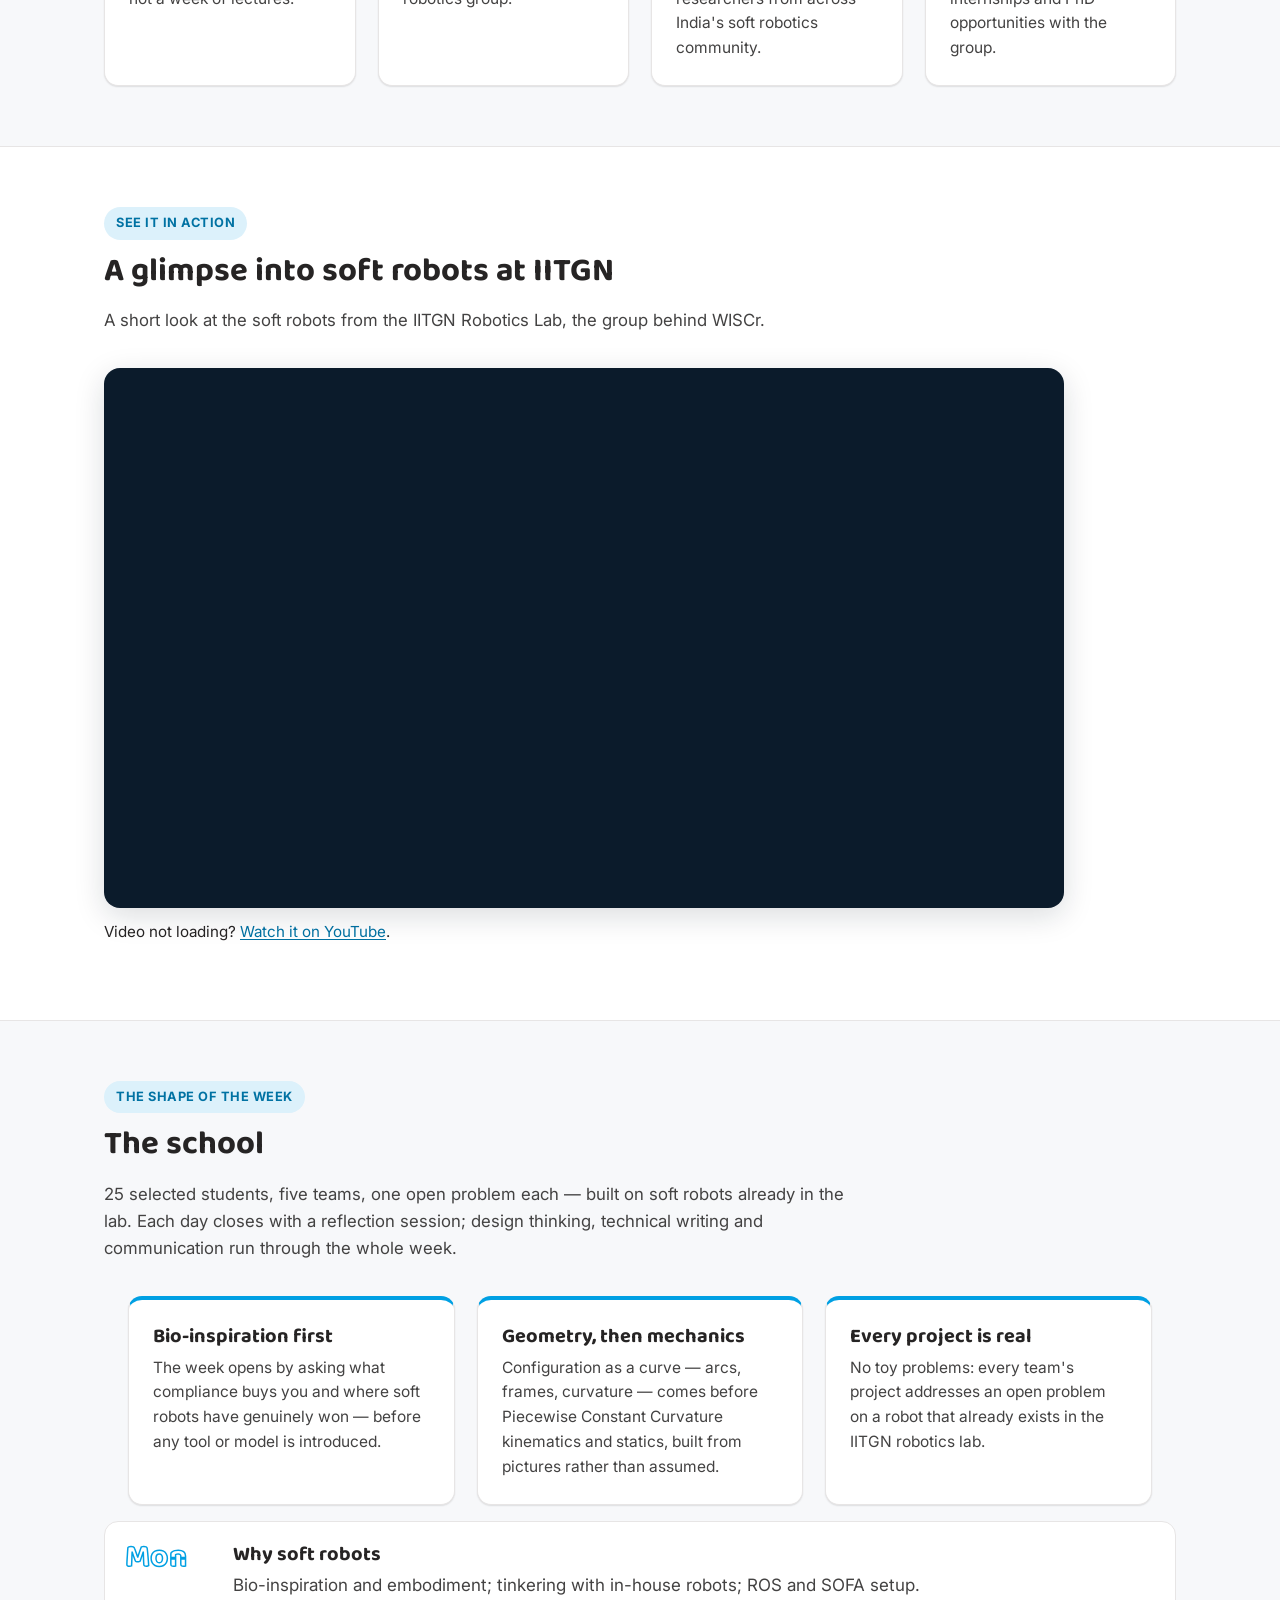
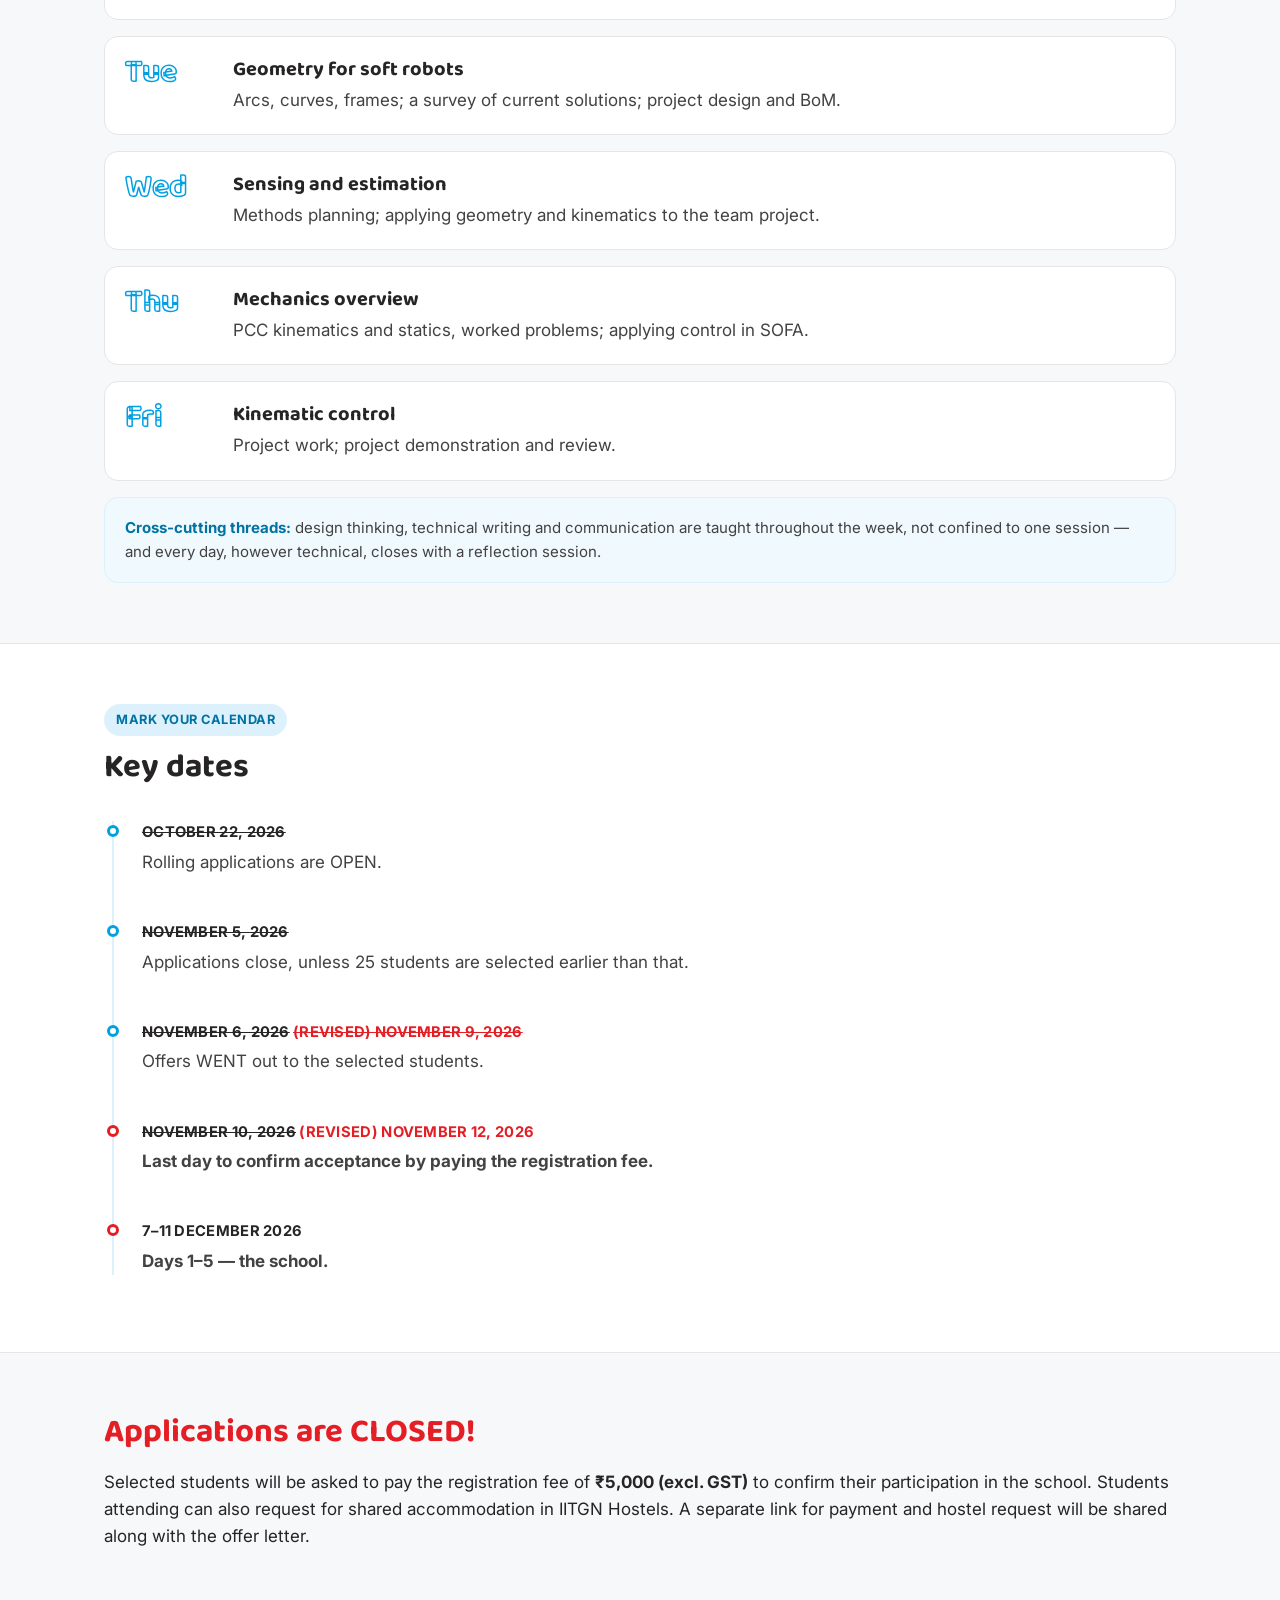
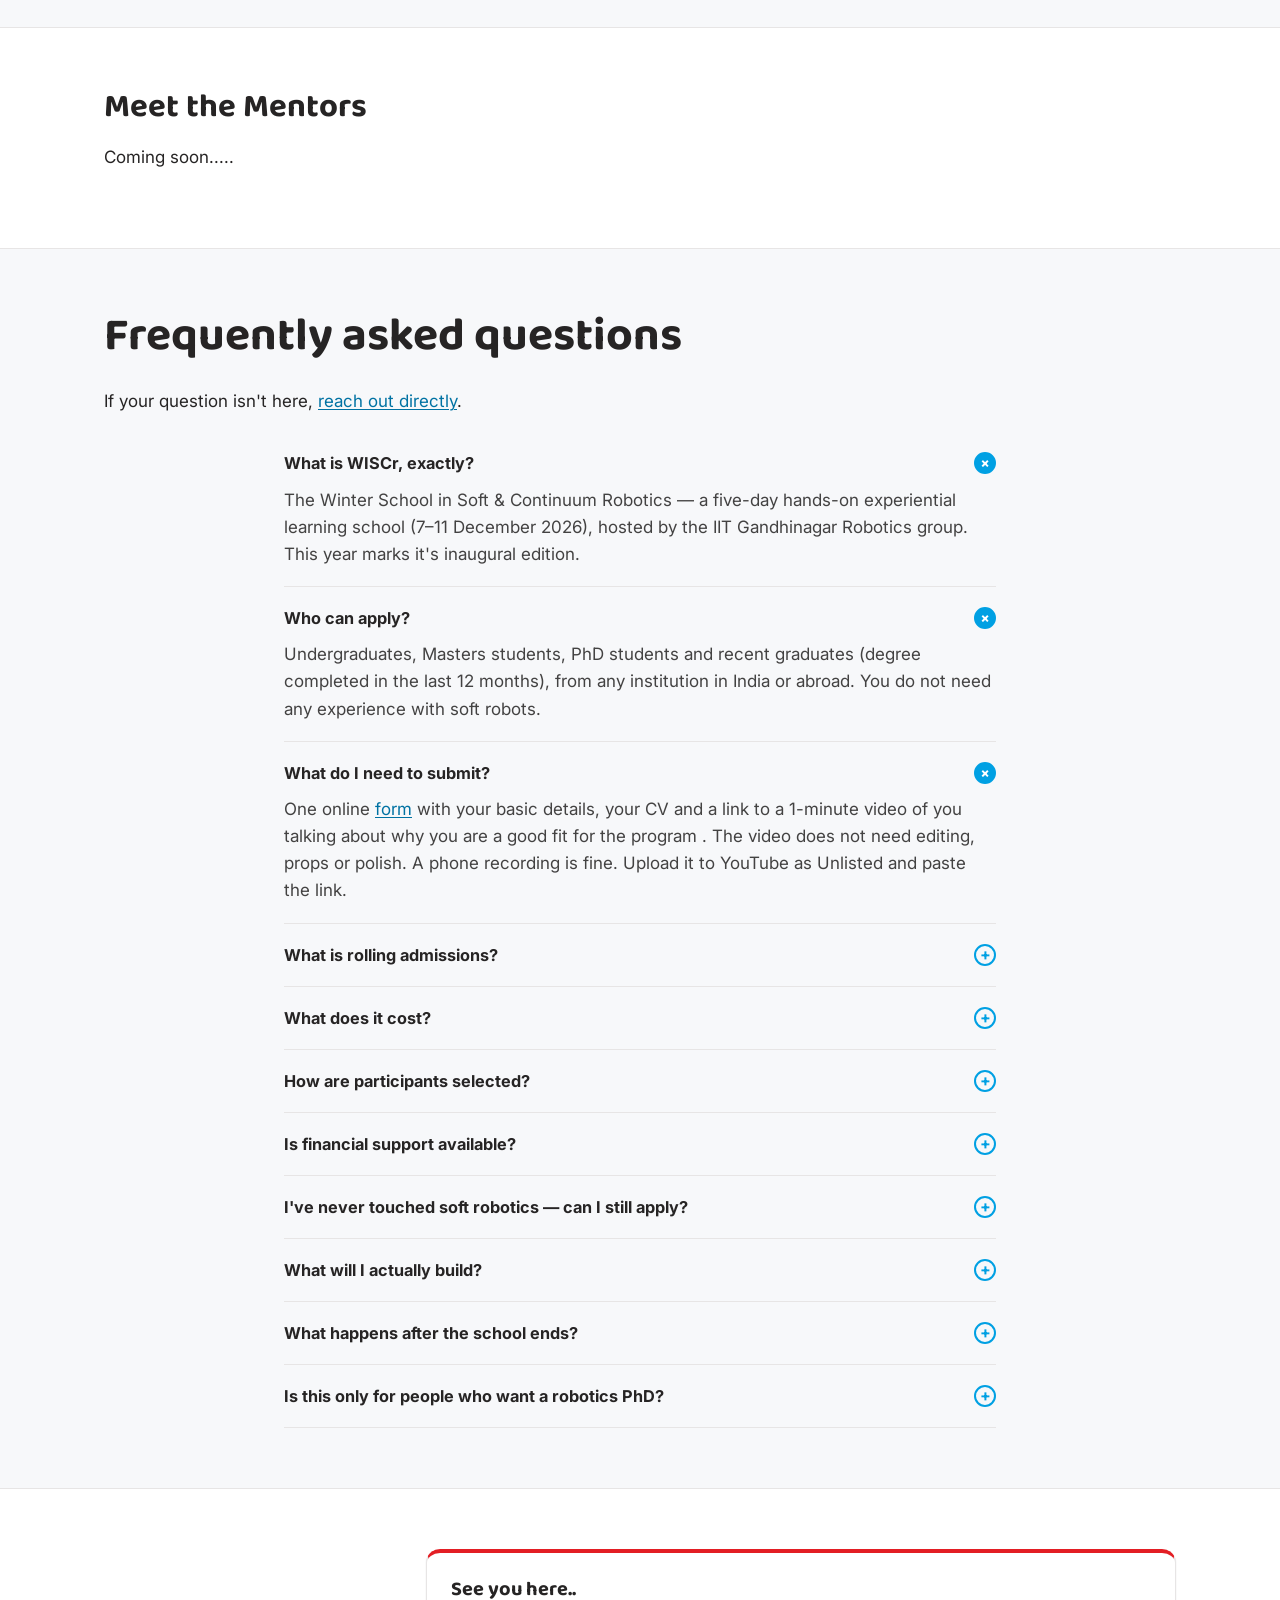
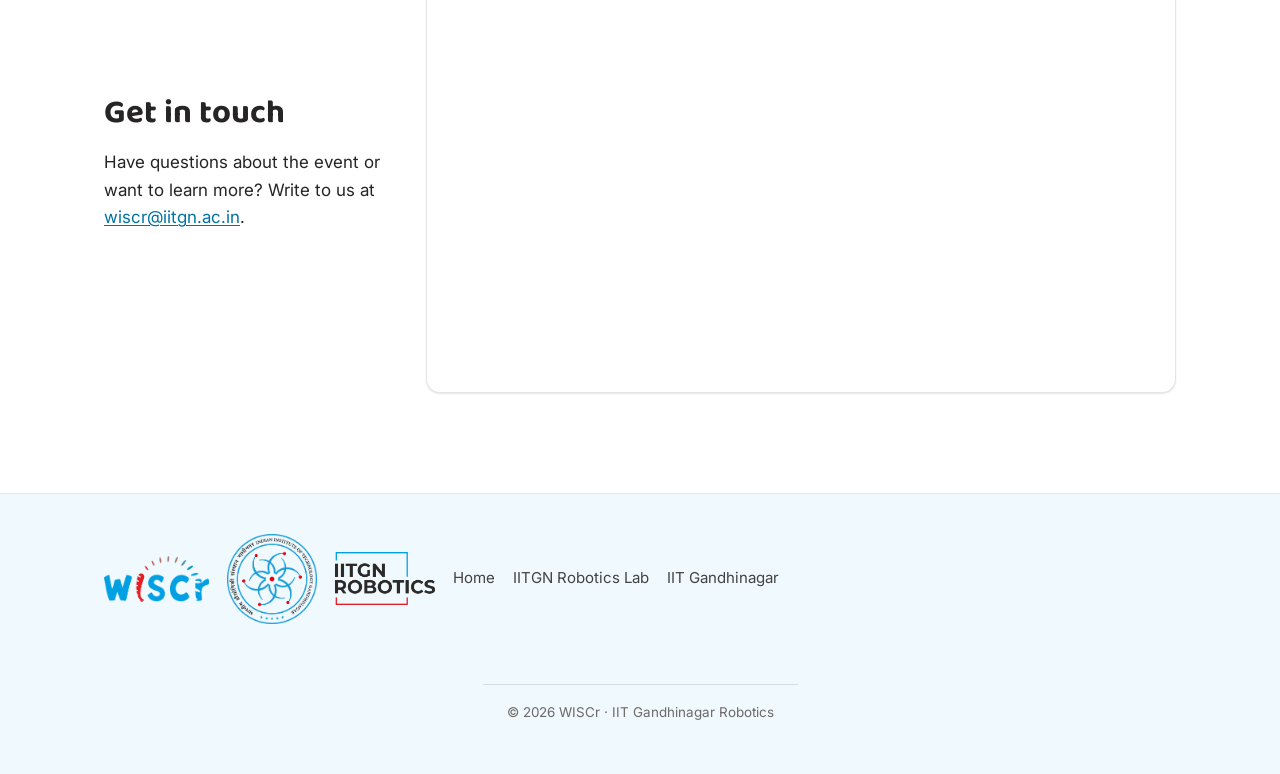
==== commit f73c7ea7: "Updating dates and application status" ====
--- a/index.html
+++ b/index.html
@@ -4,7 +4,7 @@
   <meta charset="UTF-8">
   <meta name="viewport" content="width=device-width, initial-scale=1.0">
   <title>WISCr — IITGN Robotics</title>
-  <meta name="description" content="WISCr 2026 is IIT Gandhinagar's inaugural Winter School in Soft & Continuum Robotics — a one-day national symposium (6 Dec) followed by a five-day hands-on school (7–11 Dec) for select students.">
+  <meta name="description" content="WISCr 2026 is IIT Gandhinagar's inaugural Winter School in Soft & Continuum Robotics - a five-day hands-on school (7–11 Dec) for select students.">
   <meta name="robots" content="noindex, nofollow">
   <link rel="icon" href="assets/favicon.svg" type="image/svg+xml">
   <link rel="preconnect" href="https://fonts.googleapis.com">
@@ -69,12 +69,19 @@
         <!-- CTA -->
     <section class="section section--alt">
       <div class="container">
-        <div class="callout">
+        <!--<div class="callout">
           <div>
             <h2>Applications for the school are OPEN</h2>
             <p>Only 25 students will be selected for the five-day school on a rolling basis. If you are a student or a recent graduate (within the last 12 months), you are ELIGIBLE to apply!</p>
           </div>
           <a class="btn btn-blue" href="https://forms.gle/qEUPLhWufYa3qexf9" target="_blank">Apply now!</a>
+        </div>-->
+
+          <div class="callout">
+          <div>
+            <h2>Applications for the school are CLOSED</h2>
+            <p>We have recieved over 130 applications for only 25 spots. We were genuinely delighted by the response.</p>
+          </div>
         </div>
       </div>
     </section>
@@ -284,19 +291,19 @@
         </div>
         <div class="timeline">
           <div class="timeline-item">
-            <div class="when">October 22, 2026</div>
+            <div class="when"><strike>October 22, 2026</strike></div>
             <p>Rolling applications are OPEN.</p>
           </div>
           <div class="timeline-item">
-            <div class="when">November 5, 2026</div>
+            <div class="when"><strike>November 5, 2026</strike></div>
             <p>Applications close, unless 25 students are selected earlier than that.</p>
           </div>
           <div class="timeline-item">
-            <div class="when">November 6, 2026</div>
-            <p>Offers go out to the selected students.</p>
+            <div class="when"><strike>November 6, 2026</strike> <span style="color: #e31e24;"><strike>(revised) November 9, 2026</strike></span></div>
+            <p>Offers WENT out to the selected students.</p>
           </div>
           <div class="timeline-item is-key">
-            <div class="when">November 10, 2026</div>
+            <div class="when"><strike>November 10, 2026</strike> <span style="color: #e31e24;">(revised) November 12, 2026</span></div>
             <p><strong>Last day to confirm acceptance by paying the registration fee.</strong></p>
           </div>
           <div class="timeline-item is-key">
@@ -311,7 +318,8 @@
     <!-- Application-->
       <section class="section section--alt" id="apply">
       <div class="container">
-        <h2><a href="https://forms.gle/qEUPLhWufYa3qexf9" target="_blank">Apply NOW!</a></h2>
+        <!--<h2><a href="https://forms.gle/qEUPLhWufYa3qexf9" target="_blank">Apply NOW!</a></h2>-->
+        <h2><span style="color: #e31e24;">Applications are CLOSED!</span></h2>
         <p>Selected students will be asked to pay the registration fee of <b>₹5,000 (excl. GST)</b> to confirm their participation in the school. Students attending can also request for shared accommodation in IITGN Hostels. 
         
         A separate link for payment and hostel request will be shared along with the offer letter.</p> 
